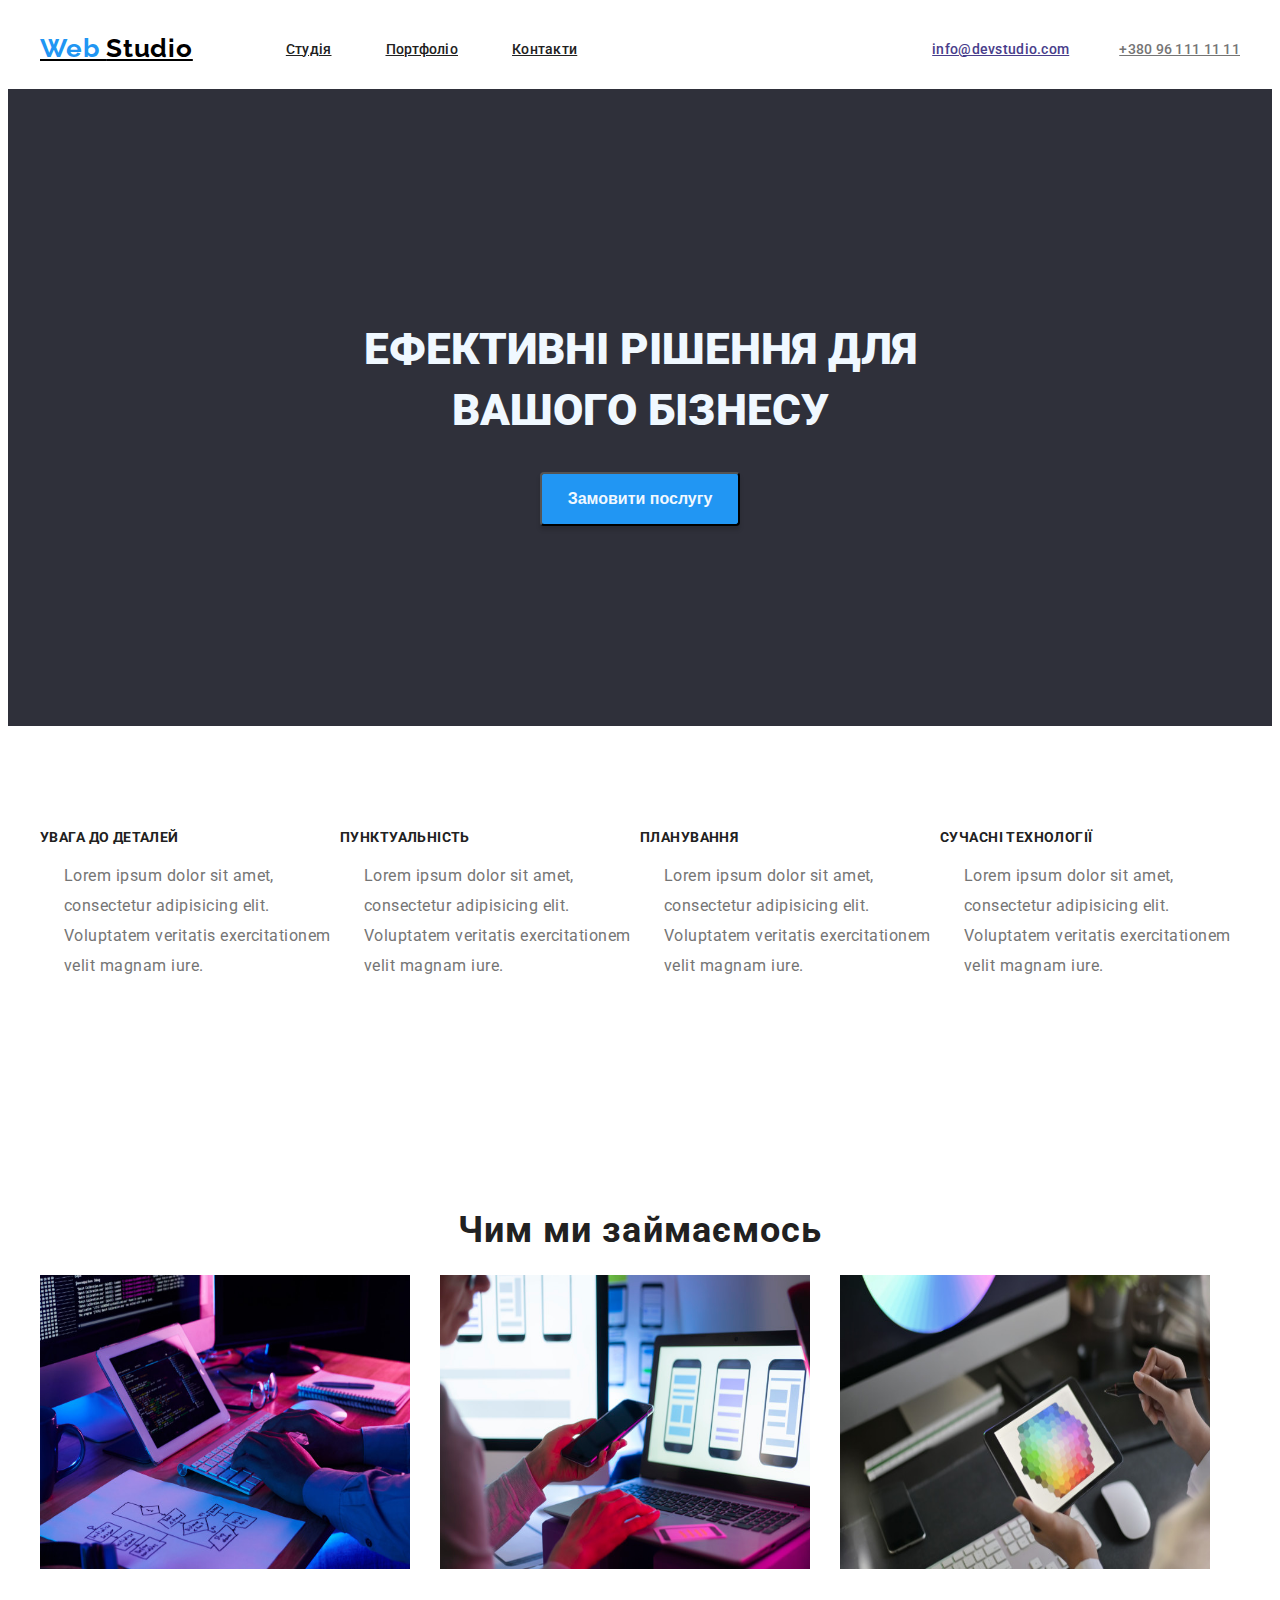
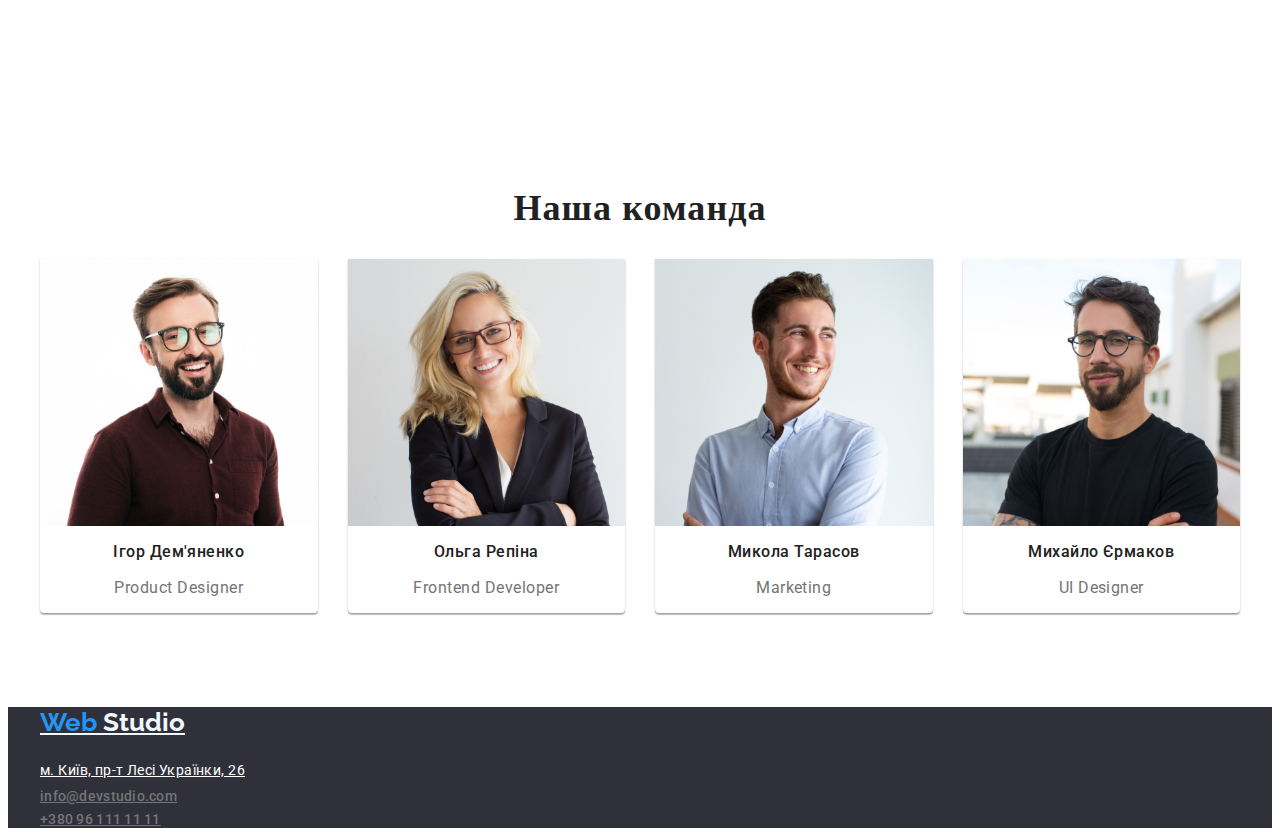
==== index.html @ b2ef81d8 "пв" ====
<!DOCTYPE html>
<html lang="en">
<head>
    <meta charset="UTF-8">
    <meta http-equiv="X-UA-Compatible" content="IE=edge">
    <meta name="viewport" content="width=device-width, initial-scale=1.0">
    <title>Web Studio</title>
    <link href="https://fonts.googleapis.com/css2?family=Roboto:wght@400;500;700;900&display=swap" rel="stylesheet">
    <link href="https://fonts.googleapis.com/css2?family=Raleway:wght@700&family=Roboto:wght@400;500;700;900&display=swap" rel="stylesheet">
    
<link rel="stylesheet" href="style.css">
</head> 
<body>
    <!--Шапка-->
<header class="section1">
    <div class="contairn header-nav">
        <a class="logo" href=""> <span class="logo-span" > Web </span> Studio</a>
    <nav>
    
    
   <ul class="nav-list">
        <li> <a  class="link-item" href="" >Студія</a></li>
        <li> <a class="link-item" href="./portfolio.html">Портфоліо</a></li>
        <li> <a class="link-item" href="">Контакти</a></li>
        
    </ul>
    
    </nav>
   
 <ul class="link-list">
     <li><a class="link-king" style=" color: darkslateblue;" href="mailto:info@devstudio.com">info@devstudio.com</a></li>
    <li><a class="link-king" href="tel:+380 96 111 11 11">+380 96 111 11 11</a></li>
</ul>
    <section>

    
<ul> 

</section>










</ul>
</div>
</header>
<main>

    <section class="hero-section">
        <div class="contairn">
        <h1 class="doom"> ЕФЕКТИВНІ РІШЕННЯ ДЛЯ <br> ВАШОГО БІЗНЕСУ</h1>
        <button class="knopka" type="button">Замовити послугу</button>
    </div>
    </section>
<section class="section">
    <div class="contairn">
        <ul class="tex12">
  <ul>
      <li >
          <h1 class="king"> УВАГА ДО ДЕТАЛЕЙ</h1>
      
  
      
          <p class="king-intem"> Lorem ipsum dolor sit amet, consectetur adipisicing elit. Voluptatem veritatis exercitationem velit magnam iure.</p>
      </li>
    </ul>  

    <ul>
        <li>
            <h1 class="king">ПУНКТУАЛЬНІСТЬ</h1>
        
    
        
            <p class="king-intem"> Lorem ipsum dolor sit amet, consectetur adipisicing elit. Voluptatem veritatis exercitationem velit magnam iure.</p>
        </li>
      </ul>  
  
      <ul>
        <li>
            <h1 class="king">ПЛАНУВАННЯ</h1>
        
    
       
            <p class="king-intem">Lorem ipsum dolor sit amet, consectetur adipisicing elit. Voluptatem veritatis exercitationem velit magnam iure.</p>
        </li>
      </ul>  

      <ul>
        <li>
            <h1 class="king">СУЧАСНІ ТЕХНОЛОГІЇ</h1>
        
    
        
            <p class="king-intem">Lorem ipsum dolor sit amet, consectetur adipisicing elit. Voluptatem veritatis exercitationem velit magnam iure.</p>
        </li>
      </ul>  
    </ul>
    </div>
    </section>
    <!--What are we doing?-->
    <section class="section">
        <div class="contairn">
    <h1 class="boot">Чим ми займаємось</h1>
    <ul class="roboto">
     <li><img  class="img" src="./img/Robota.jpg" alt=""></li> 
    <li><img class="img" src="./img/Robota+pk.jpg" alt="Sorry for an issue"></li>
    <li><img class="img" src="./img/Planchet.jpg" alt="Sorry for an issue"> </li> 
    </ul>
</div>
</section>
    
<section class="section">
    <div class="contairn">
    <h2 class="boot-input ">Наша команда</h2>
    <ul class="kartka">
        <div class="card">
        <li > <img src="./img/Demanenko.jpg " alt="Sorry("> </li>
        <p class="oops ">Ігор Дем'яненко</p>
        <p class="vera">Product Designer</p>
    </div>
    <div class="card">
        <li > <img src="./img/Repina.jpg" alt="Sorry(>"> </li>
        <p class="oops">Ольга Репіна</p>
        <p class="vera">Frontend Developer</p>
    </div>
    <div class="card">
        <li > <img src="./img/Tarasov.jpg" alt="Sorry"> </li>
        <p class="oops">Микола Тарасов</p>
        <p class="vera ">Marketing</p>
    </div>
    <div class="card">
        <li > <img src="./img/Ermakow.jpg" alt="Sorry"></li>
        <p class="oops">Михайло Єрмаков</p>
        <p class="vera">UI Designer</p>
    </div>
    </div>
    </ul>
</div>
</section>
<footer class="footer">
    <section class="hero-section1" >
        <div class="contairn">
<ul>
    <a class="vip" href=""><span class="vip-studio">Web </span>Studio</a>



</ul>





<ul class="ul">
    <li><a  class="ua" href="">м. Київ, пр-т Лесі Українки, 26</a></li>
    <li><a class="link-king" href="mailto:info@devstudio.com">info@devstudio.com</a></li>
    <li><a class="link-king" href="tel:+380 96 111 11 11">+380 96 111 11 11</a></li>
</footer >

</ul>
</div>
</section>
</figcaption>

</main >

</body>
</html>
---- style.css ----
/* /* primary-color: color #212121;
 text-color: color: #757575
 secondary-color: color: #FFFFF */
 /* Header */
 .logo{
    color: #000000;
}
.logo-span,
.nav-link:hover,,
.link-list:hover,
.link-list:focus,
.logo-span{ 
color: #2196F3;
}  
.link {
    color:#212121 ;
}
.nav-link:hover {
    color:#2196F3
}
.link-item{
    color: #212121;
} 
.nav-link-item:hover{
    color: #2196F3;
}
.link-king{
    color: #757575;
}
.link-king:hover{
    color:#2196F3 ;
}
.hero-section{
    background-color:#2F303A;
}
.doom{
    color: aliceblue;
}
.king{ color: #212121;

}
.king-intem {
    color: #757575;
}
.boot{
    color: #212121;
}
.boot-input{
color: #212121}
.{
    color: #000000;
}
.input-color{
    color: #2196F3;
}
.psps {
    color: crimson;
}
.proo:hover{
    color: #2196F3;
}
.proo{
    color: #212121;
}
.vip{
    color: aliceblue;
}
.vip-studio{
    color:#2196F3 ;
}
.web{
    background-color:#2F303A ;
}
.link-item:hover{
    color: #2196F3;
}
.logo{
    color: #000000;
}
.logo-span{color:  #2196F3;
}
.hero-section1{
    background-color: #2F303A;
}
  
  .logo .logo-span
font-family: 'Raleway';
font-weight: 700;
font-size: 26px;
line-height: 1.2;
letter-spacing: 0.03em
.proo{
    display: inline-block;
    border: solid black; 
    border-radius: 4px;
    width: 73px;
    height: 38px;
}
.logo,.logo-span{
    margin-bottom: 25px;
    margin-top: 25px;
    font-family: 'Raleway';
font-weight: 700;
font-size: 26px;
line-height: 1.2;
letter-spacing: 0.03em

} 
.doom{
    font-family: 'Roboto';
    margin-bottom: 30px;
font-style: normal;
font-weight: 900;
font-size: 44px;
line-height: 1.4;
text-align: center;
}
.link-item{
    font-family: 'Roboto';
font-style: normal;
font-weight: 500;
font-size: 14px;
line-height: 16px;
letter-spacing: 0.02em;}
.link-king{ font-family: 'Roboto';
    font-style: normal;
    font-weight: 500;
    font-size: 14px;
    line-height: 16px;
    letter-spacing: 0.02em;

}
.liter-link{
    display: flex;
}
.king{ 
    font-family: 'Roboto';
font-style: normal;
font-weight: 700;
font-size: 14px;
line-height: 16px;
letter-spacing: 0.03em;
}
.king-intem{
    font-family: 'Roboto';
font-style: normal;
font-weight: 400;
font-size: 14px;
line-height: 24px;
}
.boot{
    font-family: 'Roboto';
font-style: normal;
font-weight: 700;
font-size: 36px;
line-height: 42px;
text-align: center;
letter-spacing: 0.03em;
}
.boot-input{
    ont-family: 'Roboto';
font-style: normal;
font-weight: 700;
font-size: 36px;
line-height: 42px;
text-align: center;
letter-spacing: 0.03em;
}
.oops{
    color: #212121;
}
.qwerty{
    display: flex;
    justify-content: center;
    margin-bottom: 50px;

}
.oops{
    font-family: 'Roboto';
font-style: normal;
font-weight: 500;
font-size: 16px;
line-height: 19px;
}
.vera{
    color: #757575;
}
.vera{
    font-family: 'Roboto';
font-style: normal;
font-weight: 400;
font-size: 16px;
line-height: 19px;
}
.vip,.vip-studio{
    font-family: 'Raleway';
    font-style: normal;
    font-weight: 700;
    font-size: 26px;
    line-height: 31px; 

}
.texno{
    font-family: 'Roboto';
font-style: normal;
font-weight: 700;
font-size: 18px;
line-height: 36px;
/* identical to box height, or 200% */

letter-spacing: 0.06em;

color: #212121;

}
.texno-list{
    font-family: 'Roboto';
font-style: normal;
font-weight: 400;
font-size: 16px;
line-height: 30px;
/* identical to box height, or 188% */

letter-spacing: 0.03em;

color: #757575;


}
.proo{
    font-family: 'Roboto';
font-style: normal;
font-weight: 500;
font-size: 16px;
line-height: 26px;
/* identical to box height, or 162% */

text-align: center;
letter-spacing: 0.03em;

}
.proo1{
    color: #212121;
} 
.proo1{
    font-family: 'Roboto';
font-style: normal;
font-weight: 700;
font-size: 18px;
line-height: 36px;
/* identical to box height, or 200% */

letter-spacing: 0.06em;
}
.king-intem{
    ont-family: 'Roboto';
font-style: normal;
font-weight: 400;
font-size: 16px;
line-height: 30px;
/* identical to box height, or 188% */

letter-spacing: 0.03em;
}
.kolor12{
    color: rgba(255, 255, 255, 0.6);
}
.contairn{
    width: 1200px;
    margin-right: auto;
    margin-left: auto;
    margin-top: 0px;
    padding-left: 15px;
    padding-right: 15px;
}
img{
    width: 370px;
}
ul{
    padding: 0;
    margin: 0;

}
.section{
padding-top: 94px;
padding-bottom: 94px;
margin-top: 0;
}
.nav-list{
    display: flex;
    margin-left: 93px;

}
.liter-link{
    font-family: 'Roboto';
font-style: normal;
font-weight: 500;
font-size: 16px;
line-height: 26px;
/* identical to box height, or 162% */

text-align: center;
letter-spacing: 0.03em;
font-family: 'Roboto';
font-style: normal;
font-weight: 500;
font-size: 16px;
line-height: 26px;
/* identical to box height, or 162% */

text-align: center;
letter-spacing: 0.03em;
counter-reset: ;
color: #212121;
}
.link-item{
    /* border: 1px solid red; */
    margin-right: 54px;
}
 /* .link-item:last-child{
    margin-right: 0px;
}  */
.link-list{
    display: flex;
    align-items: center;
    justify-content: flex-start;
    margin-left: auto;
    
}
.link-list  .header-nav {
    margin-bottom: 0px;
}
.header-nav{
    display: flex;
}
.link-list li + li{
    margin-left: 50px;
}

.header-nav{
    display: flex;
    align-items: center;
    justify-content: flex-start;
}
.contairn1{
    background: #FFFFFF;
/* material shadow v1 */

box-shadow: 0px 1px 3px rgba(0, 0, 0, 0.12), 0px 1px 1px rgba(0, 0, 0, 0.14), 0px 2px 1px rgba(0, 0, 0, 0.2);
border-radius: 0px 0px 4px 4px;

}
.card{


    
    background: #FFFFFF;
    /* material shadow v1 */
    
    box-shadow: 0px 1px 3px rgba(0, 0, 0, 0.12), 0px 1px 1px rgba(0, 0, 0, 0.14), 0px 2px 1px rgba(0, 0, 0, 0.2);
    border-radius: 0px 0px 4px 4px;
}
.compack{
    display: flex;
    align-items: center;
}
/* .card1{
    box-szing: border-box;
    background: #FFFFFF;
    /* material shadow v1 */
    
    box-shadow: 0px 1px 3px rgba(0, 0, 0, 0.12), 0px 1px 1px rgba(0, 0, 0, 0.14), 0px 2px 1px rgba(0, 0, 0, 0.2);
    border-radius: 0px 0px 4px 4px;

    box-sizing: border-box;

 }

.contairn{

}
.a{
    text-decoration: none;
}

.tex12{
    display: flex;
}

.knopka{
    color: aliceblue;
    background: #2196F3;
    
}

.roboto{
    display: flex;
}
.roboto li + li{
    margin-left: 30px;
}
.roboto{

}
.kartka{
    display: flex;
}
.kartka div + div{ 
margin-left: 30px;
}
.img{
    width: 370px;
height: 294px;
left: 1015px;
top: 1061px;
}
img{
    display: block;
    max-width: 100%;
    height: auto;
}
.link-item{
    display: flex;
}
.oops  {
    
  
    font-weight: 500;
    font-size: 16px;
    line-height: 1.2;
    text-align: center;
    letter-spacing: 0.03em;
  }
  .vera{
    font-size: 16px;
    line-height: 1.2;
    text-align: center;
    letter-spacing: 0.03em;
  }
.knopka{
display: inline-block;
min-width: 200px;
padding: 10px 25px;
border-radius: 4px;
text-decoration: none;
box-shadow: 0px 4px 4px rgba(0, 0, 0, 0.15);
margin-top: 0px;
font-weight: 700;
font-size: 16px;
line-height: 30px
}
.op{
    display: flex;
}
.hero-section{
    background-color: #2F303A;
    text-align: center;
    padding-bottom: 200px;
    padding-top: 200px;
    background-image: linear-gradient( to right 
rgba(47, 48, 58, 0.4),
rgba(47, 48, 58, 0.4)
     ); url( " ./" ); 
}
.ovoch div + div{
    display: flex;
}
.footer li + li {
    margin-top: 5px;
}
.footer ul + ul {
margin-top: 20px;
    
}
.carde{
display: flex;
}
.ua{
    font-family: 'Roboto';
font-style: normal;
font-weight: 400;
font-size: 14px;
line-height: 24px;
/* or 171% */

letter-spacing: 0.03em;

color: #FFFFFF;
}
.op{
    display: flex;
}

.liter-link{
    display: inline-block;
    
 border-radius:  4px;
min-width: 73px;
height: 38px;
padding:  6px 22px;
background-color: #F5F4FA

}
.liter-link:hover{
    background-color: #2196F3;
    color: #FFFFFF;
}
.qwerty li:not(:last-child){
    margin-right: 8px;
}
.ilter-link{
    display: inline-block;
    border: 1px solid black;
    border-radius: 4px;
    width: 75px;
    height: 38px;
    padding: 6px 22px;
  }
.proo{
    list-style: none;
}
.ovoch{
    display: flex;
}
.ovoch{
    display: flex;
}
.conteirn23{
    box-sizing: border-box;


}
.ovoch{
    display: flex;
}
.card1{
    box-sizing: border-box;

    box-shadow: 0px 1px 3px rgba(0, 0, 0, 0.12), 0px 1px 1px rgba(0, 0, 0, 0.14), 0px 2px 1px rgba(0, 0, 0, 0.2);
    border-radius: 0px 0px 4px 4px;
    
}
.ovoch{
    display: flex;
    
    
}
.card1{
    display: flex;
    margin-right: 30px;
}
.ovoch li + li {
    margin-left: 30px;
margin-bottom: 30px;
margin-right: 30px;

}
.ovoch div + div{
    margin-top: 30px;
    margin-bottom: 30px;
}
 ul{ 
      list-style: none;}
    
.ul{ text-decoration: none;

}
.ul{

}
.title a:{text-decoration: none;}
.ovoch{
    margin: 215px;
}
.ovoch  .qwerty{
    margin-top: 10px;
    margin-bottom: 10px;
}
.ovoch{
    margin-bottom: 1px;
}
.ql{
    display: flex;
    flex-wrap: wrap;
    margin-left: 215px;
    margin-top: 30px;
    margin-right: 215px;
    margin-bottom: 95px;
}
.hero{

}
.q {
    flex-basis: calc((100% - 90px) / 3);
    margin-left: 30px;
    margin-top: 30px;

    
}
.q{ 
    background: #FFFFFF;
    /* material shadow v1 */
    
    box-shadow: 0px 1px 3px rgba(0, 0, 0, 0.12), 0px 1px 1px rgba(0, 0, 0, 0.14), 0px 2px 1px rgba(0, 0, 0, 0.2);
    border-radius: 0px 0px 4px 4px;
    
    
}
.proo1{
    margin-left: 24px;
}
.king-intem{
    margin-left: 24px;
}
чтт
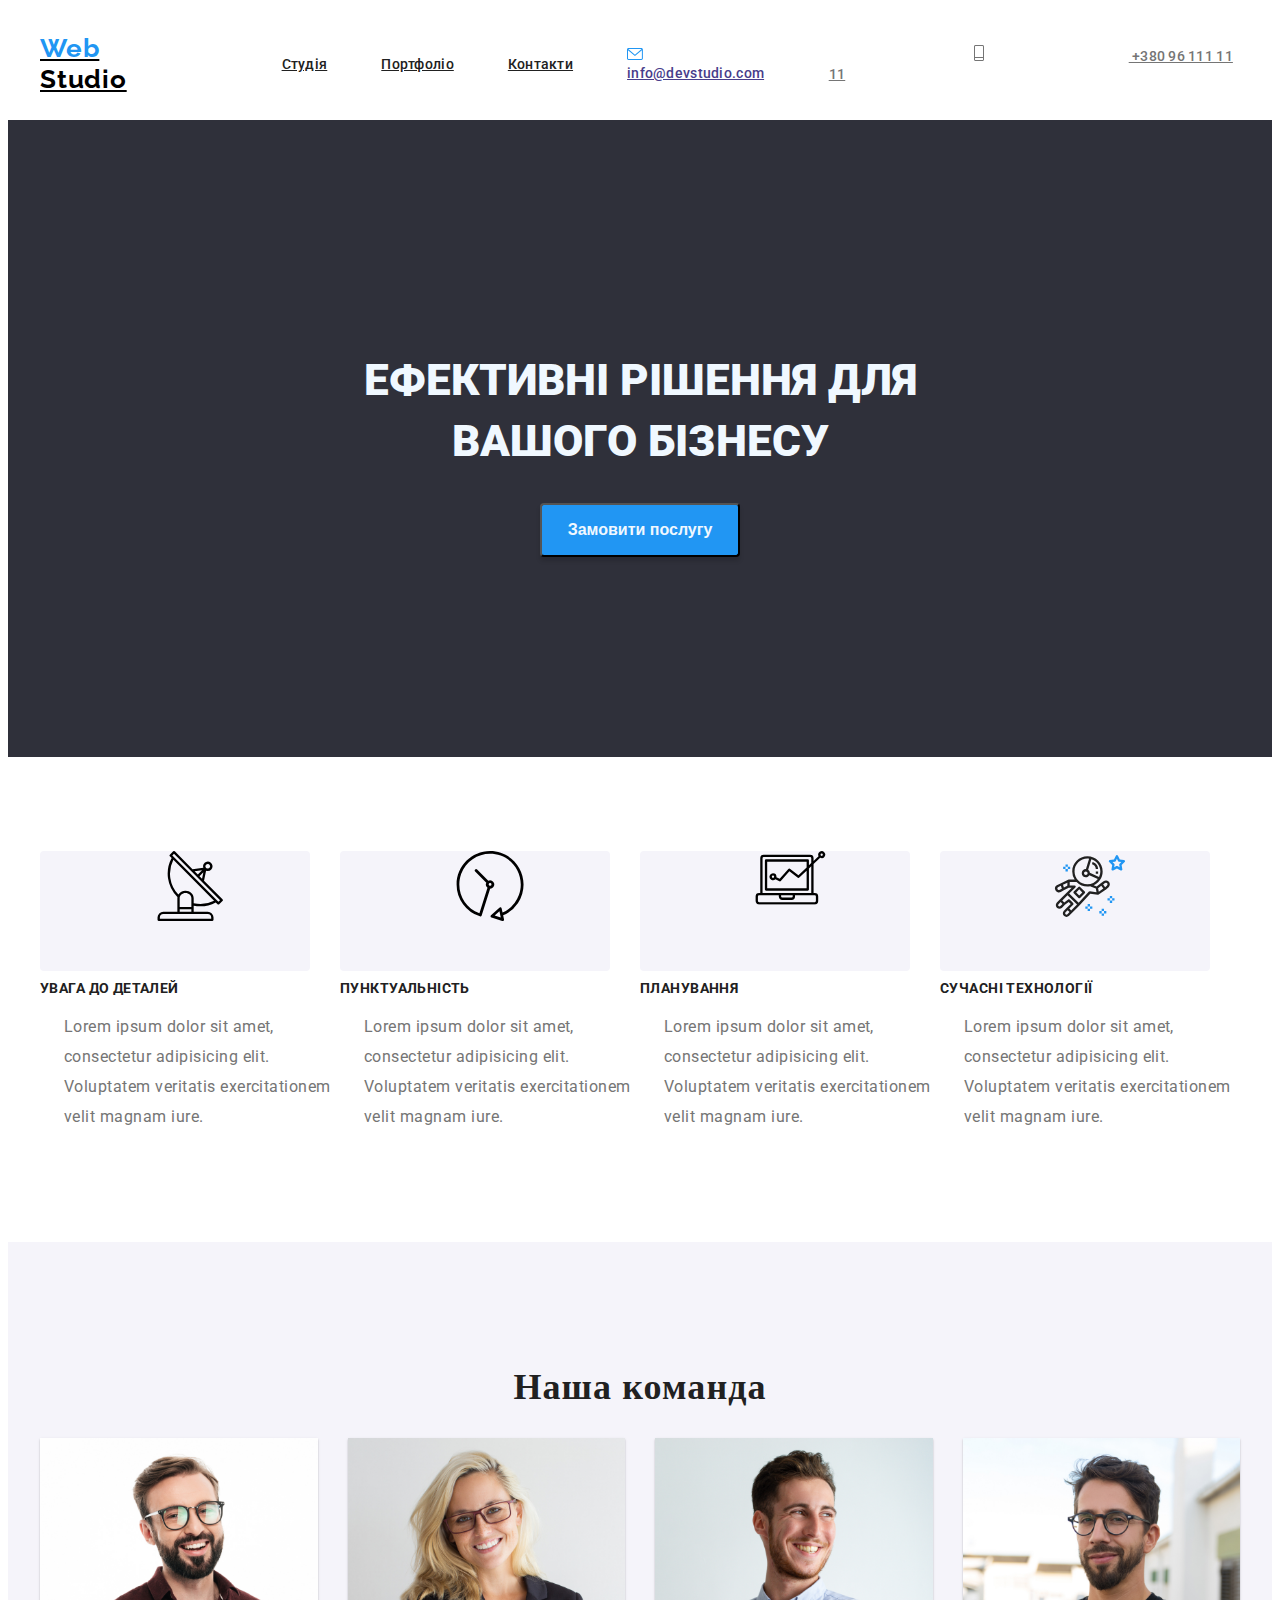
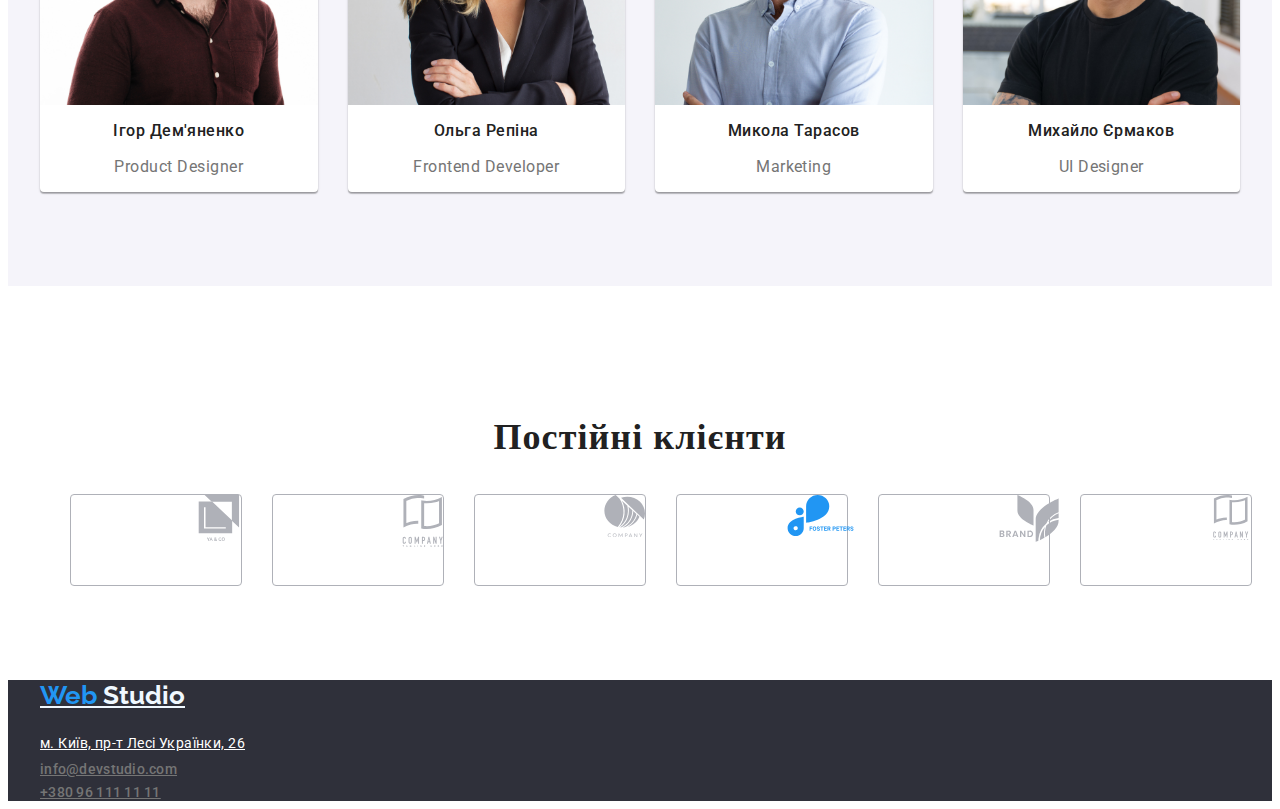
==== commit c0f2fc73: "icons" ====
--- a/index.html
+++ b/index.html
@@ -28,8 +28,21 @@
     </nav>
    
  <ul class="link-list">
-     <li><a class="link-king" style=" color: darkslateblue;" href="mailto:info@devstudio.com">info@devstudio.com</a></li>
-    <li><a class="link-king" href="tel:+380 96 111 11 11">+380 96 111 11 11</a></li>
+     <li><a class="link-king" style=" color: darkslateblue;" href="mailto:info@devstudio.com">
+        <svg width="16" height="12">
+            <use href="./img/icons/Icons.svg#icon-mesenger"></use>
+
+        </svg>
+        
+        info@devstudio.com</a></li>
+
+        <li><a class="link-king" href="tel:+380 96 111 11 11">
+           <svg widht="10" height="16">
+            <use href="./img/icons/Icons.svg#icon-Phone-book"></use>
+
+           </svg> 
+            
+              +380 96 111 11 11</a></li>
 </ul>
     <section>
 
@@ -61,8 +74,16 @@
 <section class="section">
     <div class="contairn">
         <ul class="tex12">
+            
   <ul>
+    <div class="p">
+    <svg widht="65.32" height="70">
+        <use href="./img/icons/Icons.svg#icon-Antena"></use>
+            </svg>
+        </div>
+   
       <li >
+        
           <h1 class="king"> УВАГА ДО ДЕТАЛЕЙ</h1>
       
   
@@ -72,6 +93,11 @@
     </ul>  
 
     <ul>
+        <div class="p">
+        <svg widht="66.96" height="70">
+            <use href="./img/icons/Icons.svg#icon-Chasi"></use>
+                </svg>
+            </div>
         <li>
             <h1 class="king">ПУНКТУАЛЬНІСТЬ</h1>
         
@@ -82,6 +108,11 @@
       </ul>  
   
       <ul>
+        <div class="p">
+        <svg widht="70" height="53.69">
+            <use href="./img/icons/Icons.svg#icon-Grafik"></use>
+                </svg>
+            </div>
         <li>
             <h1 class="king">ПЛАНУВАННЯ</h1>
         
@@ -92,6 +123,11 @@
       </ul>  
 
       <ul>
+        <div class="p">
+        <svg widht="70" height="70">
+            <use href="./img/icons/Icons.svg#icon-astronaut-1"></use>
+                </svg>
+            </div>
         <li>
             <h1 class="king">СУЧАСНІ ТЕХНОЛОГІЇ</h1>
         
@@ -104,44 +140,75 @@
     </div>
     </section>
     <!--What are we doing?-->
+    <section class="mn">
     <section class="section">
         <div class="contairn">
-    <h1 class="boot">Чим ми займаємось</h1>
-    <ul class="roboto">
-     <li><img  class="img" src="./img/Robota.jpg" alt=""></li> 
-    <li><img class="img" src="./img/Robota+pk.jpg" alt="Sorry for an issue"></li>
-    <li><img class="img" src="./img/Planchet.jpg" alt="Sorry for an issue"> </li> 
-    </ul>
-</div>
-</section>
-    
+        <h2 class="boot-input ">Наша команда</h2>
+        <ul class="kartka">
+            <div class="card">
+            <li > <img src="./img/Demanenko.jpg " alt="Sorry("> </li>
+            <p class="oops ">Ігор Дем'яненко</p>
+            <p class="vera">Product Designer</p>
+        </div>
+        <div class="card">
+            <li > <img src="./img/Repina.jpg" alt="Sorry(>"> </li>
+            <p class="oops">Ольга Репіна</p>
+            <p class="vera">Frontend Developer</p>
+        </div>
+        <div class="card">
+            <li > <img src="./img/Tarasov.jpg" alt="Sorry"> </li>
+            <p class="oops">Микола Тарасов</p>
+            <p class="vera ">Marketing</p>
+        </div>
+        <div class="card">
+            <li > <img src="./img/Ermakow.jpg" alt="Sorry"></li>
+            <p class="oops">Михайло Єрмаков</p>
+            <p class="vera">UI Designer</p>
+        </div>
+        </div>
+        </ul>
+    </div>
+    </section>
+</section>
 <section class="section">
     <div class="contairn">
-    <h2 class="boot-input ">Наша команда</h2>
-    <ul class="kartka">
-        <div class="card">
-        <li > <img src="./img/Demanenko.jpg " alt="Sorry("> </li>
-        <p class="oops ">Ігор Дем'яненко</p>
-        <p class="vera">Product Designer</p>
-    </div>
-    <div class="card">
-        <li > <img src="./img/Repina.jpg" alt="Sorry(>"> </li>
-        <p class="oops">Ольга Репіна</p>
-        <p class="vera">Frontend Developer</p>
-    </div>
-    <div class="card">
-        <li > <img src="./img/Tarasov.jpg" alt="Sorry"> </li>
-        <p class="oops">Микола Тарасов</p>
-        <p class="vera ">Marketing</p>
-    </div>
-    <div class="card">
-        <li > <img src="./img/Ermakow.jpg" alt="Sorry"></li>
-        <p class="oops">Михайло Єрмаков</p>
-        <p class="vera">UI Designer</p>
-    </div>
-    </div>
-    </ul>
-</div>
+        <h3 class="boot-input"> Постійні клієнти</h3>
+        <ul class="zxdw">
+            <div class="kvadrat">
+        <svg  widht="44.27" height="49.23">
+            <use href="./img/icons/Icons.svg#icon-YACO"></use>
+                </svg>
+            </div>
+            <div class="kvadrat">
+                <svg widht="40" height="52">
+            <use href="./img/icons/Icons.svg#icon-Tagline"></use>
+                </svg>
+            </div>
+            <div class="kvadrat">
+                <svg widht="41" height="42.6">
+                <use href="./img/icons/Icons.svg#icon-Company"></use>
+                    </svg>
+                </div>
+                <div class="kvadrat">
+                    <svg widht="79.66" height="42.02">
+                    <use href="./img/icons/Icons.svg#icon-FOSTER"></use>
+                        </svg>
+                    </div>
+                    <div class="kvadrat">
+                       <svg widht="59" height="47">
+                        <use href="./img/icons/Icons.svg#icon-Brand"></use>
+                            </svg>
+                    </div>
+                    <div class="kvadrat">
+                            <svg widht="88.48" height="45.44">
+            <use href="./img/icons/Icons.svg#icon-Tagline"></use>
+                </svg>
+                    </div>
+            </ul>
+                        
+
+    </div>
+
 </section>
 <footer class="footer">
     <section class="hero-section1" >
--- a/style.css
+++ b/style.css
@@ -610,6 +610,48 @@
     margin-left: 24px;
 }
 .king-intem{
-    margin-left: 24px;
-}
+    margin-left: 24px}
+    .icons2{
+        
+    }
+.mn{
+    background-color: #F5F4FA;;
+    margin-right: 
+}
+.contairn6{
+    
+    
+    margin-left: 50px;
+    margin-right: 50px;
+}
+.zxdw{
+    display: flex;
+}
+.kvadrat{
+
+    
+    width: 170px;
+    height: 90px;
+    left: 215px;
+    top: 2493px;
+    
+    border: 1px solid #AFB1B8;
+    border-radius: 4px;
+    margin-left: 30px;
+    co
+    
+}
+.p{
+    width: 270px;
+height: 120px;
+left: 515px;
+top: 774px;
+
+background: #F5F4FA;
+border-radius: 4px;
+}
+
+
+
+
 чтт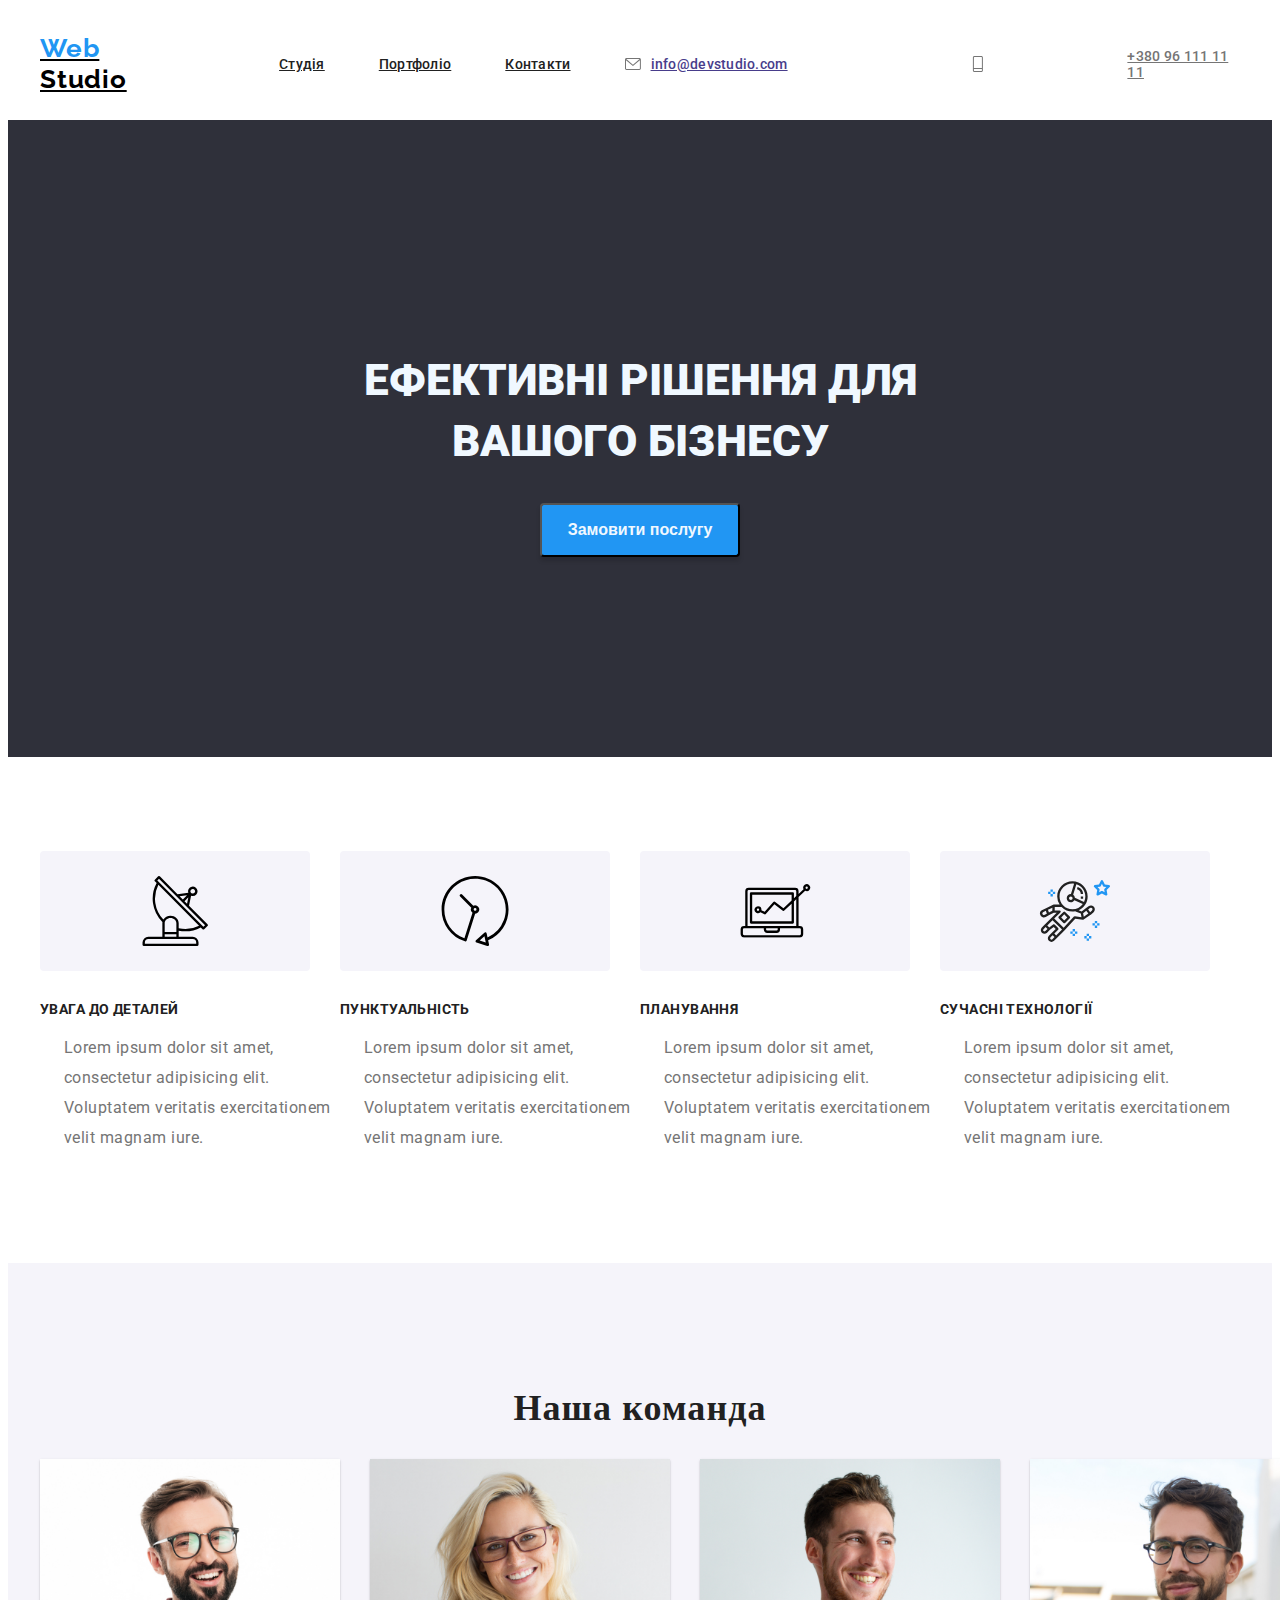
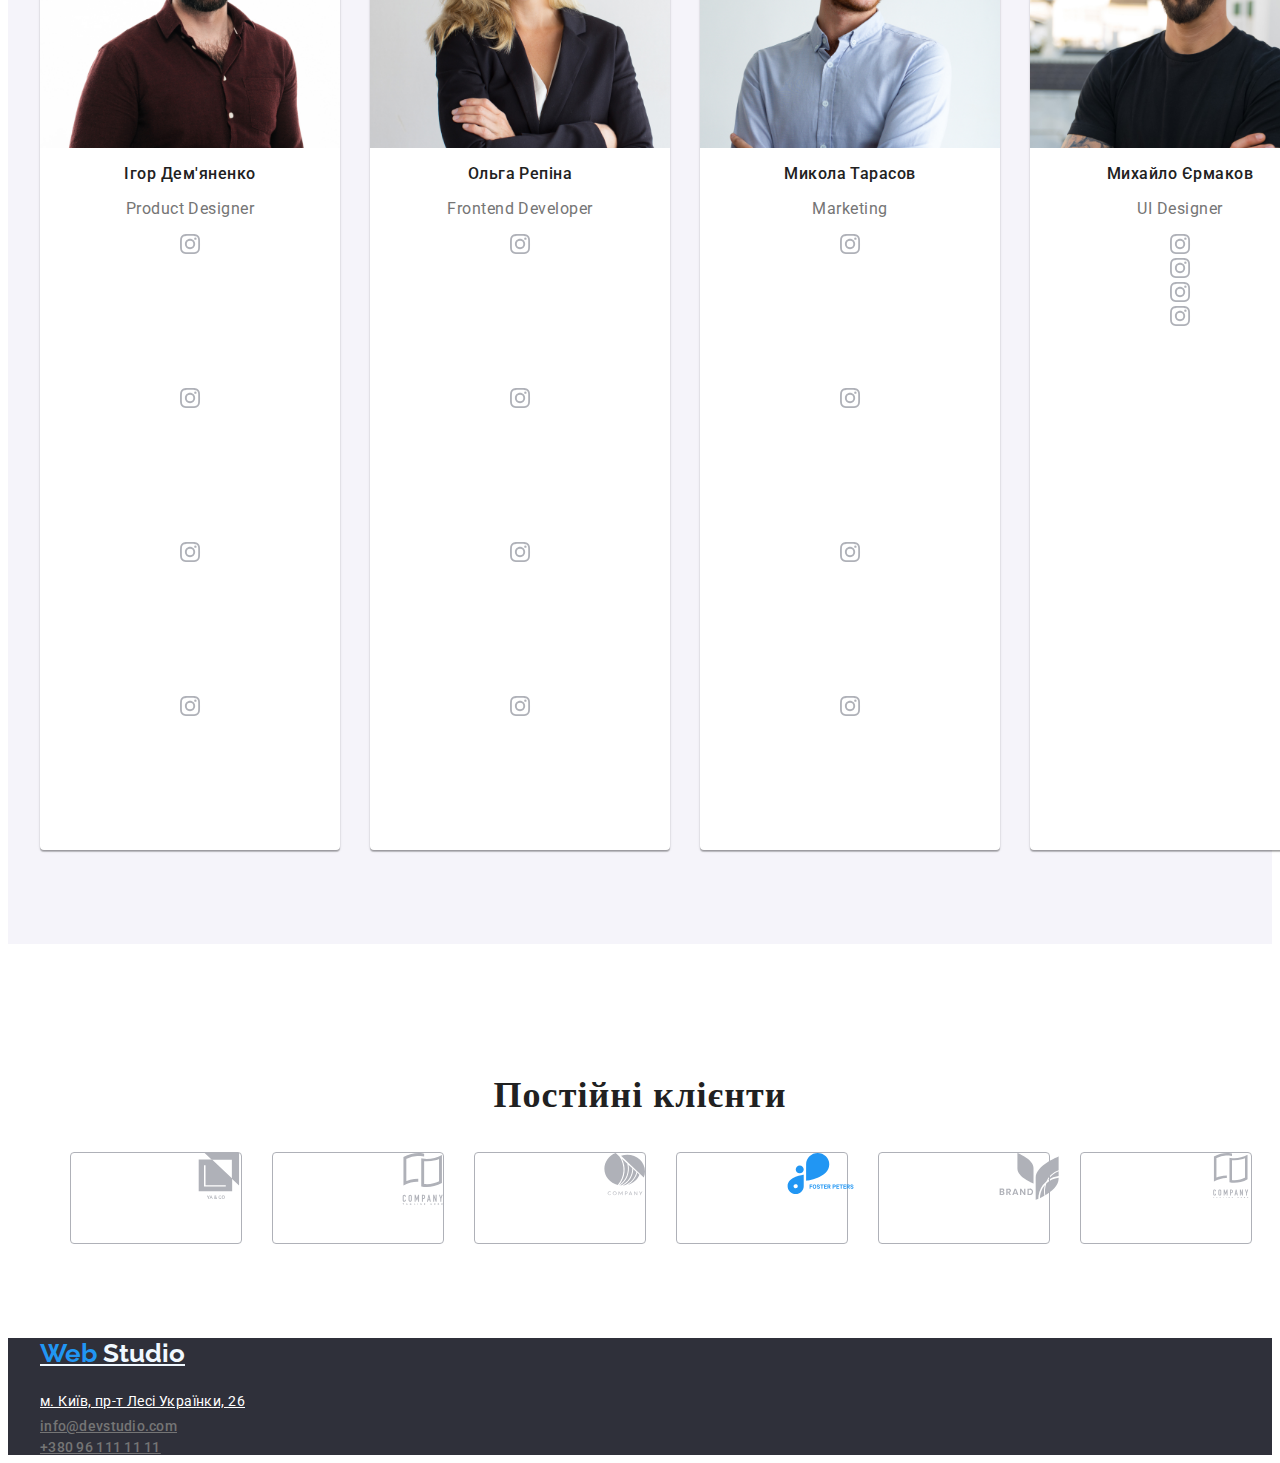
==== commit 8f60c5be: "icon" ====
--- a/index.html
+++ b/index.html
@@ -29,7 +29,7 @@
    
  <ul class="link-list">
      <li><a class="link-king" style=" color: darkslateblue;" href="mailto:info@devstudio.com">
-        <svg width="16" height="12">
+        <svg  class="contact"  width="16" height="12">
             <use href="./img/icons/Icons.svg#icon-mesenger"></use>
 
         </svg>
@@ -37,10 +37,11 @@
         info@devstudio.com</a></li>
 
         <li><a class="link-king" href="tel:+380 96 111 11 11">
-           <svg widht="10" height="16">
-            <use href="./img/icons/Icons.svg#icon-Phone-book"></use>
-
-           </svg> 
+            <svg class="contact" widht="10" height="16">
+                <use href="./img/icons/Icons.svg#icon-Phone-book"></use>
+    
+               </svg> 
+           
             
               +380 96 111 11 11</a></li>
 </ul>
@@ -149,21 +150,56 @@
             <li > <img src="./img/Demanenko.jpg " alt="Sorry("> </li>
             <p class="oops ">Ігор Дем'яненко</p>
             <p class="vera">Product Designer</p>
+<ul>
+    <li>
+        
+        <a href=""><svg ><use widh="20" height="20" href="./img/icons/Icons.svg#icon-instagram-2" ></use></svg></a>
+        <a href=""><svg ><use widh="20" height="20"href="./img/icons/Icons.svg#icon-instagram-2" ></use></svg></a>
+        <a href=""><svg ><use widh="20" height="20" href="./img/icons/Icons.svg#icon-instagram-2" ></use></svg></a>
+        <a href=""><svg ><use widh="20" height="20"href="./img/icons/Icons.svg#icon-instagram-2" ></use></svg></a>
+    </li>
+</ul>
         </div>
         <div class="card">
             <li > <img src="./img/Repina.jpg" alt="Sorry(>"> </li>
             <p class="oops">Ольга Репіна</p>
             <p class="vera">Frontend Developer</p>
+<ul>
+    <li>
+        
+        <a href=""><svg ><use widh="20" height="20" href="./img/icons/Icons.svg#icon-instagram-2" ></use></svg></a>
+        <a href=""><svg ><use widh="20" height="20" href="./img/icons/Icons.svg#icon-instagram-2" ></use></svg></a>
+        <a href=""><svg ><use widh="20" height="20" href="./img/icons/Icons.svg#icon-instagram-2" ></use></svg></a>
+        <a href=""><svg ><use widh="20" height="20" href="./img/icons/Icons.svg#icon-instagram-2" ></use></svg></a>
+    </li>
+</ul>
         </div>
         <div class="card">
             <li > <img src="./img/Tarasov.jpg" alt="Sorry"> </li>
             <p class="oops">Микола Тарасов</p>
             <p class="vera ">Marketing</p>
+<ul>
+    <li>
+        <a href=""><svg ><use widh="20" height="20" href="./img/icons/Icons.svg#icon-instagram-2" ></use></svg></a>
+        <a href=""><svg ><use widh="20" height="20" href="./img/icons/Icons.svg#icon-instagram-2" ></use></svg></a>
+        <a href=""><svg ><use widh="20" height="20" href="./img/icons/Icons.svg#icon-instagram-2" ></use></svg></a>
+        <a href=""><svg ><use widh="20" height="20" href="./img/icons/Icons.svg#icon-instagram-2" ></use></svg></a>
+    </li>
+</ul>
         </div>
         <div class="card">
             <li > <img src="./img/Ermakow.jpg" alt="Sorry"></li>
             <p class="oops">Михайло Єрмаков</p>
             <p class="vera">UI Designer</p>
+            <ul>
+                <li>
+                   
+                    <a href=""><svg widh="20" height="20" ><use href="./img/icons/Icons.svg#icon-instagram-2" ></use></svg></a>
+                    <a href=""><svg widh="20" height="20" ><use href="./img/icons/Icons.svg#icon-instagram-2" ></use></svg></a>
+                    <a href=""><svg widh="20" height="20" ><use href="./img/icons/Icons.svg#icon-instagram-2" ></use></svg></a>
+                    <a href=""><svg widh="20" height="20"><use href="./img/icons/Icons.svg#icon-instagram-2" ></use></svg></a>
+                </li>
+            </ul>
         </div>
         </div>
         </ul>
--- a/style.css
+++ b/style.css
@@ -460,7 +460,7 @@
     background-image: linear-gradient( to right 
 rgba(47, 48, 58, 0.4),
 rgba(47, 48, 58, 0.4)
-     ); url( " ./" ); 
+     ); url( "./" ); 
 }
 .ovoch div + div{
     display: flex;
@@ -649,6 +649,26 @@
 
 background: #F5F4FA;
 border-radius: 4px;
+
+}
+.p{
+    display: flex;
+    justify-content: center;
+    align-items: center;
+    margin-bottom: 30px;
+}
+.contact{
+    margin-right: 10px;
+    fill: #757575;;
+    
+
+}
+.link-king{
+    display: flex;
+    align-items: center;
+}
+.contact:hover{
+    color: #2196F3;
 }
 
 
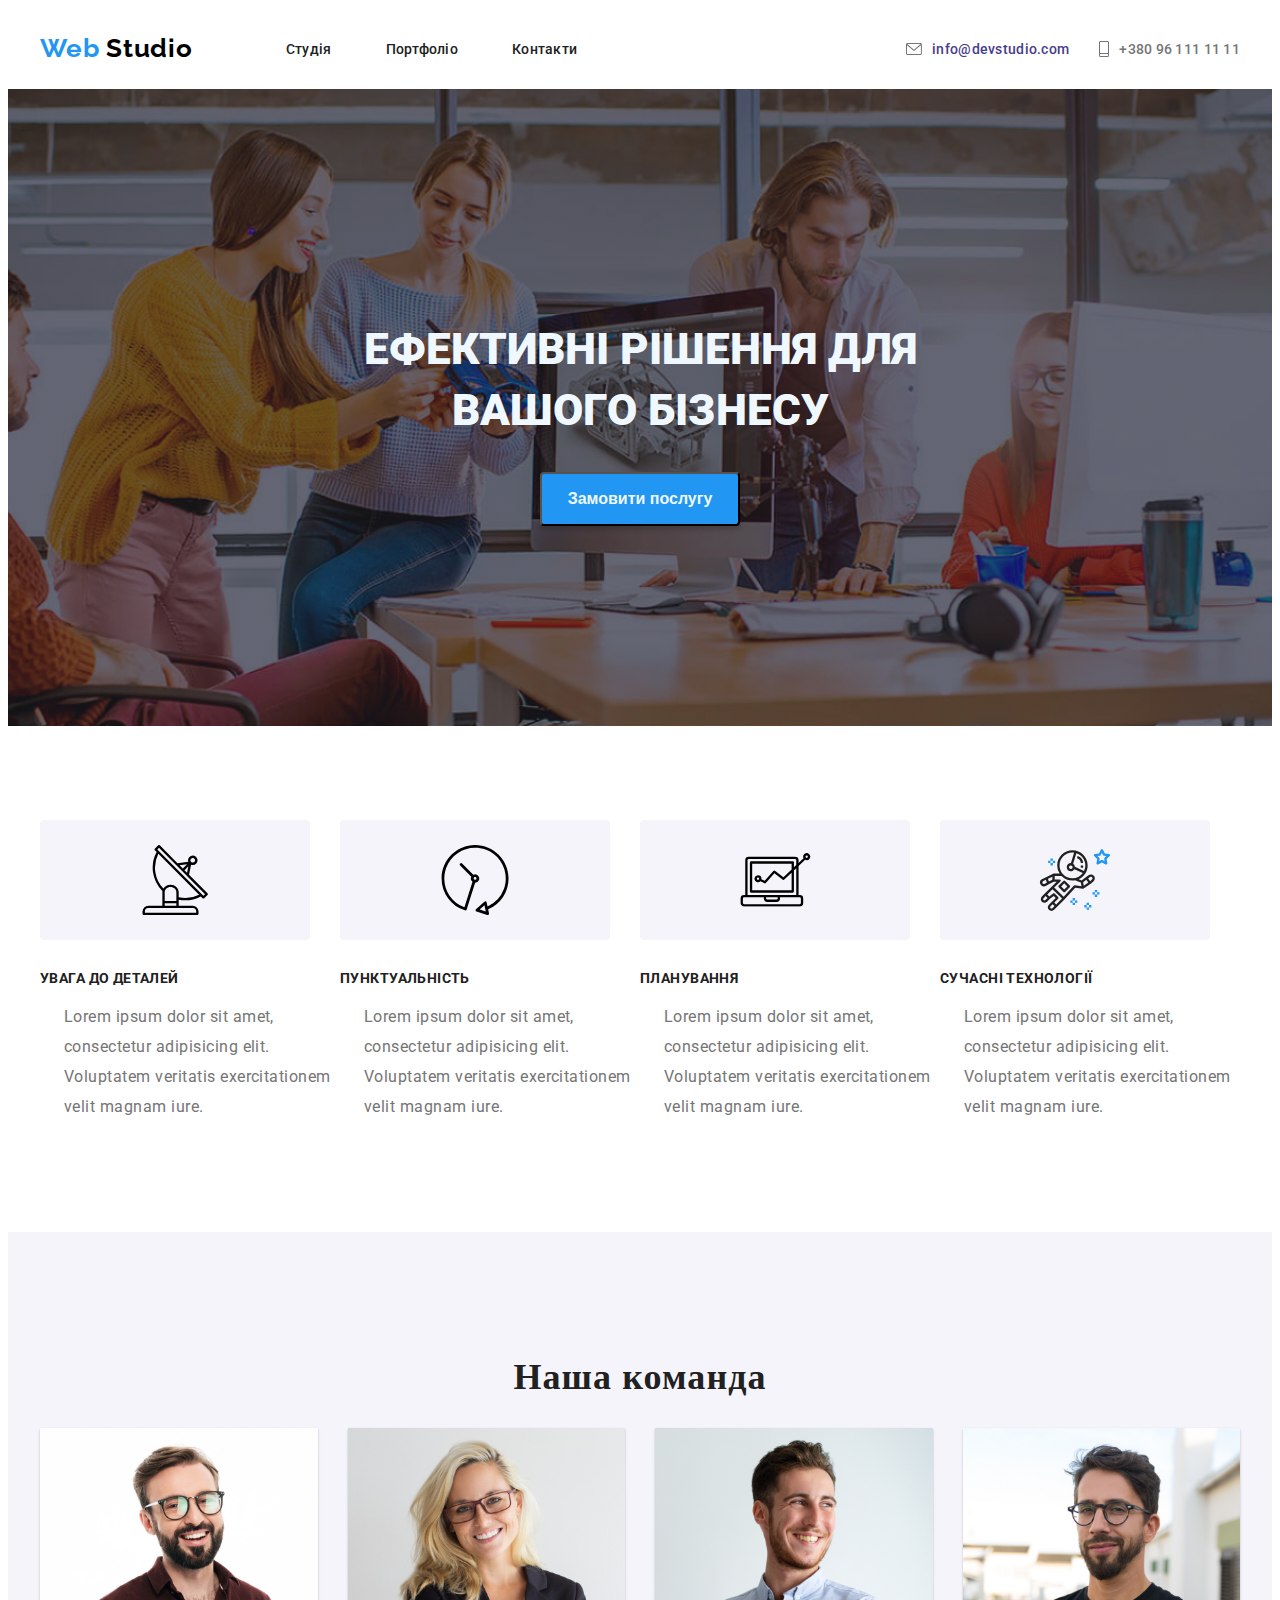
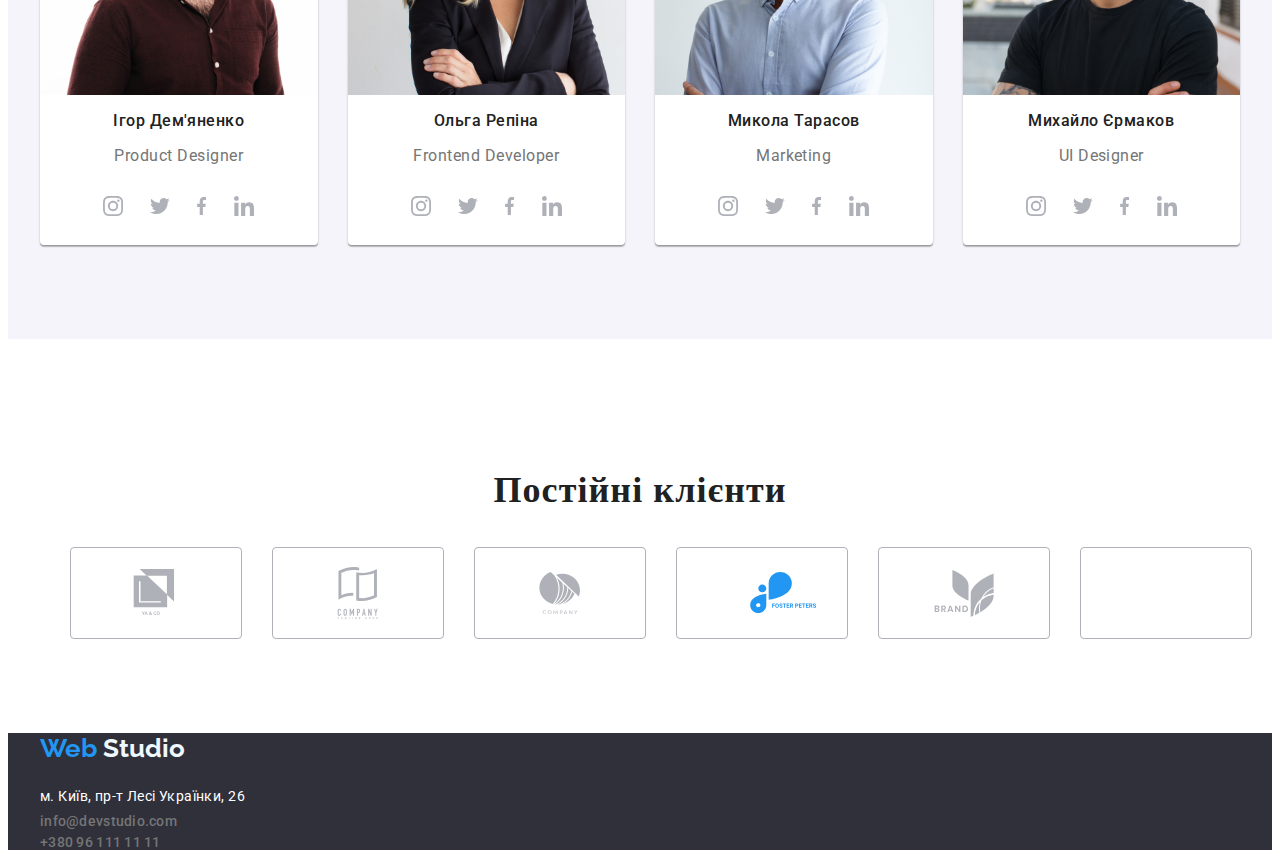
==== commit 418dc7ad: "icon" ====
--- a/index.html
+++ b/index.html
@@ -37,7 +37,7 @@
         info@devstudio.com</a></li>
 
         <li><a class="link-king" href="tel:+380 96 111 11 11">
-            <svg class="contact" widht="10" height="16">
+            <svg class="contact" width="10" height="16">
                 <use href="./img/icons/Icons.svg#icon-Phone-book"></use>
     
                </svg> 
@@ -150,56 +150,48 @@
             <li > <img src="./img/Demanenko.jpg " alt="Sorry("> </li>
             <p class="oops ">Ігор Дем'яненко</p>
             <p class="vera">Product Designer</p>
-<ul>
-    <li>
-        
-        <a href=""><svg ><use widh="20" height="20" href="./img/icons/Icons.svg#icon-instagram-2" ></use></svg></a>
-        <a href=""><svg ><use widh="20" height="20"href="./img/icons/Icons.svg#icon-instagram-2" ></use></svg></a>
-        <a href=""><svg ><use widh="20" height="20" href="./img/icons/Icons.svg#icon-instagram-2" ></use></svg></a>
-        <a href=""><svg ><use widh="20" height="20"href="./img/icons/Icons.svg#icon-instagram-2" ></use></svg></a>
-    </li>
-</ul>
+            <ul class="opq">
+                <li><a href=""></a> <svg width="20" heidth="20"> <use href="./img/icons/Icons.svg#icon-instagram-2"></use> </svg> </li>
+                <li><a href=""></a> <svg width="20" heidth="16.25"> <use href="./img/icons/Icons.svg#icon-Twiter" > </use> </svg> </li>
+                <li><a href=""></a> <svg width="10" heidth="20"> <use href="./img/icons/Icons.svg#icon-Facebook"></use> </svg> </li>
+                <li><a href=""></a> <svg width="20" heidth="20"> <use href="./img/icons/Icons.svg#icon-linkedin-1"></use> </svg> </li>
+            </ul>
         </div>
         <div class="card">
             <li > <img src="./img/Repina.jpg" alt="Sorry(>"> </li>
             <p class="oops">Ольга Репіна</p>
             <p class="vera">Frontend Developer</p>
-<ul>
-    <li>
-        
-        <a href=""><svg ><use widh="20" height="20" href="./img/icons/Icons.svg#icon-instagram-2" ></use></svg></a>
-        <a href=""><svg ><use widh="20" height="20" href="./img/icons/Icons.svg#icon-instagram-2" ></use></svg></a>
-        <a href=""><svg ><use widh="20" height="20" href="./img/icons/Icons.svg#icon-instagram-2" ></use></svg></a>
-        <a href=""><svg ><use widh="20" height="20" href="./img/icons/Icons.svg#icon-instagram-2" ></use></svg></a>
-    </li>
-</ul>
+            <ul class="opq">
+                <li><a href=""></a> <svg width="20" heidth="20"> <use href="./img/icons/Icons.svg#icon-instagram-2"></use> </svg> </li>
+                <li><a href=""></a> <svg width="20" heidth="16.25"> <use href="./img/icons/Icons.svg#icon-Twiter" > </use> </svg> </li>
+                <li><a href=""></a> <svg width="10" heidth="20"> <use href="./img/icons/Icons.svg#icon-Facebook"></use> </svg> </li>
+                <li><a href=""></a> <svg width="20" heidth="20"> <use href="./img/icons/Icons.svg#icon-linkedin-1"></use> </svg> </li>
+            </ul>
+
         </div>
         <div class="card">
             <li > <img src="./img/Tarasov.jpg" alt="Sorry"> </li>
             <p class="oops">Микола Тарасов</p>
             <p class="vera ">Marketing</p>
-<ul>
-    <li>
-        <a href=""><svg ><use widh="20" height="20" href="./img/icons/Icons.svg#icon-instagram-2" ></use></svg></a>
-        <a href=""><svg ><use widh="20" height="20" href="./img/icons/Icons.svg#icon-instagram-2" ></use></svg></a>
-        <a href=""><svg ><use widh="20" height="20" href="./img/icons/Icons.svg#icon-instagram-2" ></use></svg></a>
-        <a href=""><svg ><use widh="20" height="20" href="./img/icons/Icons.svg#icon-instagram-2" ></use></svg></a>
-    </li>
-</ul>
+            <ul class="opq">
+                <li><a href=""></a> <svg width="20" heidth="20"> <use href="./img/icons/Icons.svg#icon-instagram-2"></use> </svg> </li>
+                <li><a href=""></a> <svg width="20" heidth="16.25"> <use href="./img/icons/Icons.svg#icon-Twiter" > </use> </svg> </li>
+                <li><a href=""></a> <svg width="10" heidth="20"> <use href="./img/icons/Icons.svg#icon-Facebook"></use> </svg> </li>
+                <li><a href=""></a> <svg width="20" heidth="20"> <use href="./img/icons/Icons.svg#icon-linkedin-1"></use> </svg> </li>
+            </ul>
+
         </div>
         <div class="card">
             <li > <img src="./img/Ermakow.jpg" alt="Sorry"></li>
             <p class="oops">Михайло Єрмаков</p>
             <p class="vera">UI Designer</p>
-            <ul>
-                <li>
-                   
-                    <a href=""><svg widh="20" height="20" ><use href="./img/icons/Icons.svg#icon-instagram-2" ></use></svg></a>
-                    <a href=""><svg widh="20" height="20" ><use href="./img/icons/Icons.svg#icon-instagram-2" ></use></svg></a>
-                    <a href=""><svg widh="20" height="20" ><use href="./img/icons/Icons.svg#icon-instagram-2" ></use></svg></a>
-                    <a href=""><svg widh="20" height="20"><use href="./img/icons/Icons.svg#icon-instagram-2" ></use></svg></a>
-                </li>
-            </ul>
+            <ul class="opq">
+                <li><a href=""></a> <svg width="20" heidth="20"> <use href="./img/icons/Icons.svg#icon-instagram-2"></use> </svg> </li>
+                <li><a href=""></a> <svg width="20" heidth="16.25"> <use href="./img/icons/Icons.svg#icon-Twiter" > </use> </svg> </li>
+                <li><a href=""></a> <svg width="10" heidth="20"> <use href="./img/icons/Icons.svg#icon-Facebook"></use> </svg> </li>
+                <li><a href=""></a> <svg width="20" heidth="20"> <use href="./img/icons/Icons.svg#icon-linkedin-1"></use> </svg> </li>
+            </ul>
+
         </div>
         </div>
         </ul>
@@ -237,7 +229,8 @@
                     </div>
                     <div class="kvadrat">
                             <svg widht="88.48" height="45.44">
-            <use href="./img/icons/Icons.svg#icon-Tagline"></use>
+            <use href="./img/icons/logo 6 (1).svg">
+                </use>
                 </svg>
                     </div>
             </ul>
@@ -251,12 +244,11 @@
         <div class="contairn">
 <ul>
     <a class="vip" href=""><span class="vip-studio">Web </span>Studio</a>
-
-
-
-</ul>
-
-
+  
+
+
+
+</ul> 
 
 
 
--- a/style.css
+++ b/style.css
@@ -453,14 +453,22 @@
     display: flex;
 }
 .hero-section{
-    background-color: #2F303A;
+    
+    background-color: #2f303a;
     text-align: center;
     padding-bottom: 200px;
     padding-top: 200px;
-    background-image: linear-gradient( to right 
-rgba(47, 48, 58, 0.4),
-rgba(47, 48, 58, 0.4)
-     ); url( "./" ); 
+
+    
+    background-image: linear-gradient(
+      to right,
+      rgba(47, 48, 58, 0.4),
+      rgba(47, 48, 58, 0.4)
+    ),
+     url("./img/goooo.jpg");
+     background-position: center;
+     background-size: cover;
+     background-repeat: no-repeat;
 }
 .ovoch div + div{
     display: flex;
@@ -659,7 +667,8 @@
 }
 .contact{
     margin-right: 10px;
-    fill: #757575;;
+    fill: #757575;
+    margin-left: -20px;
     
 
 }
@@ -670,8 +679,33 @@
 .contact:hover{
     color: #2196F3;
 }
-
-
+.kvadrat{
+    display: flex;
+    justify-content: center;
+    align-items: center;
+    
+}
+.ist{ 
+display: flex;
+}
+a{
+    text-decoration: none;
+}
+.opq{
+    display: flex;
+   justify-content: center;
+   align-items: center;
+   margin-top: -50px;
+   margin-bottom: -40px;
+}
+.opq li + li{
+    margin-left: 27.16px;
+    
+}
+.contact:hover{
+    color: #2196F3;
+
+}
 
 
 чтт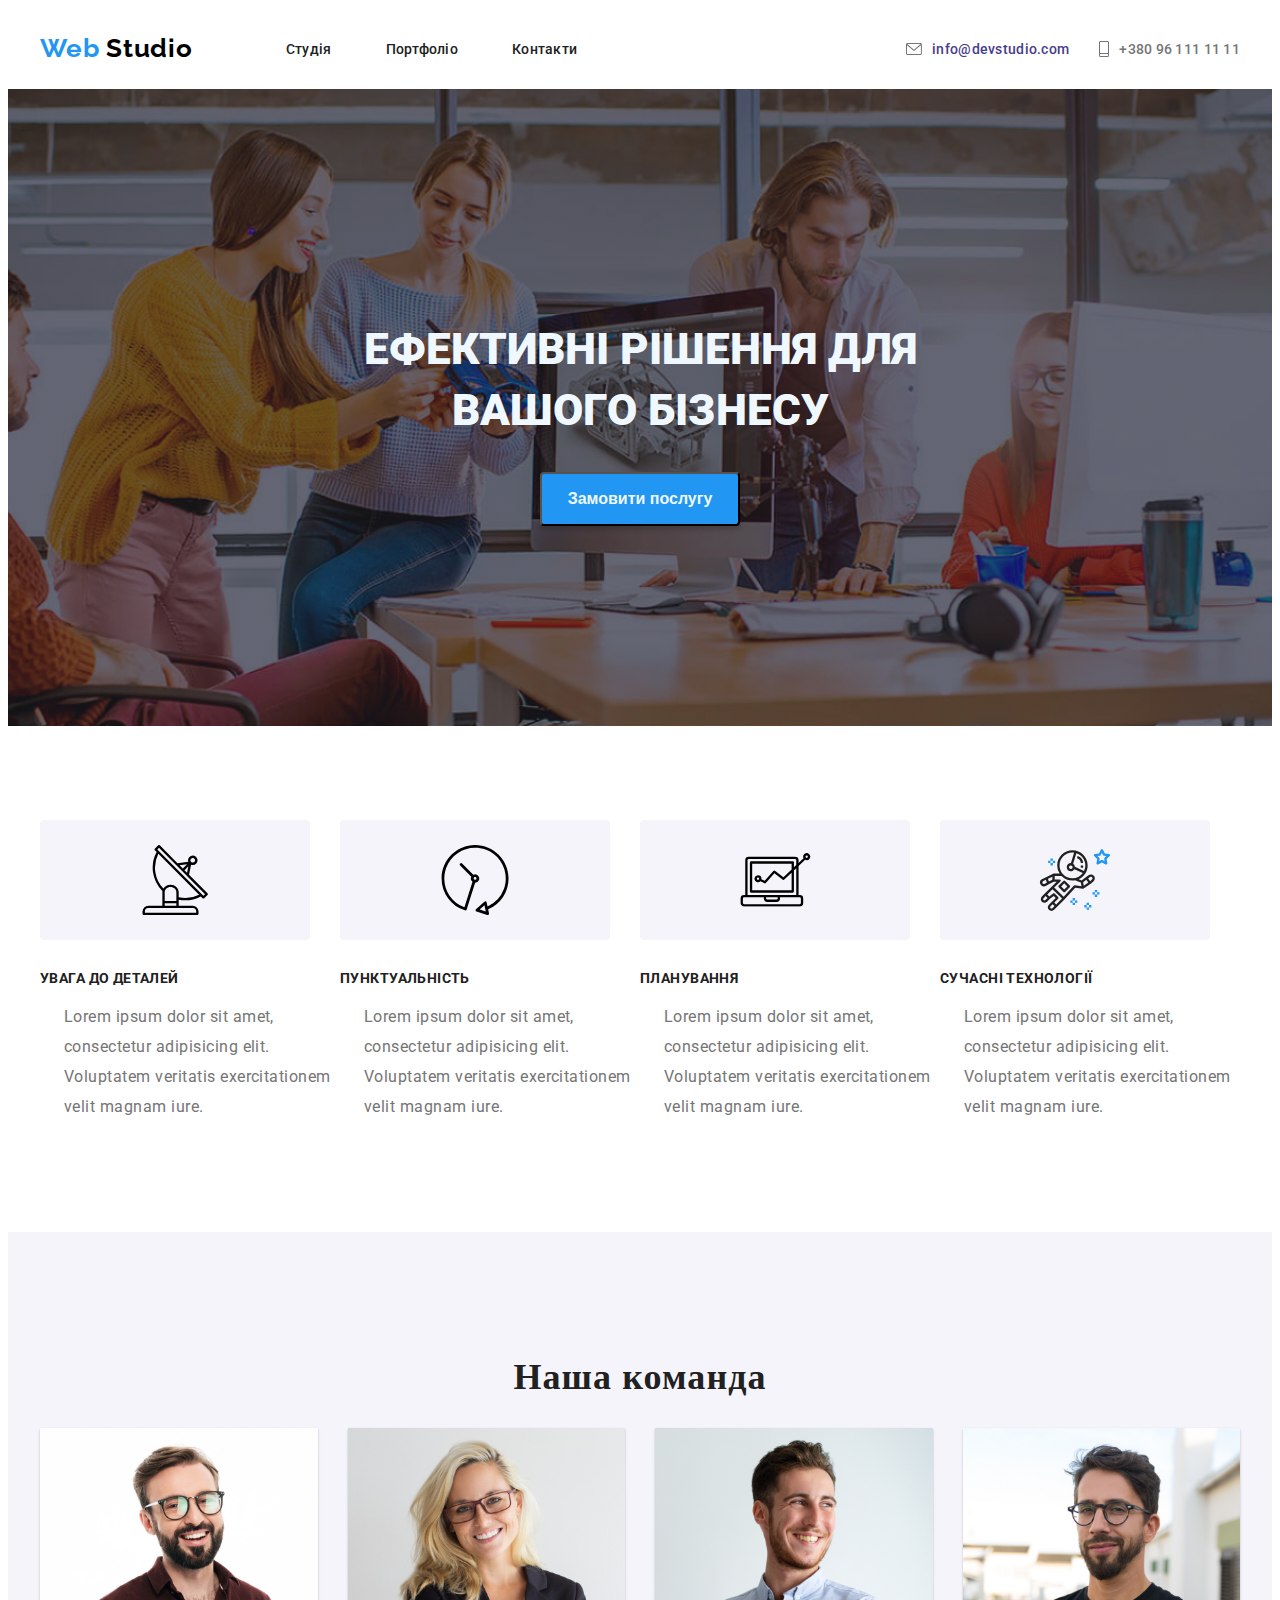
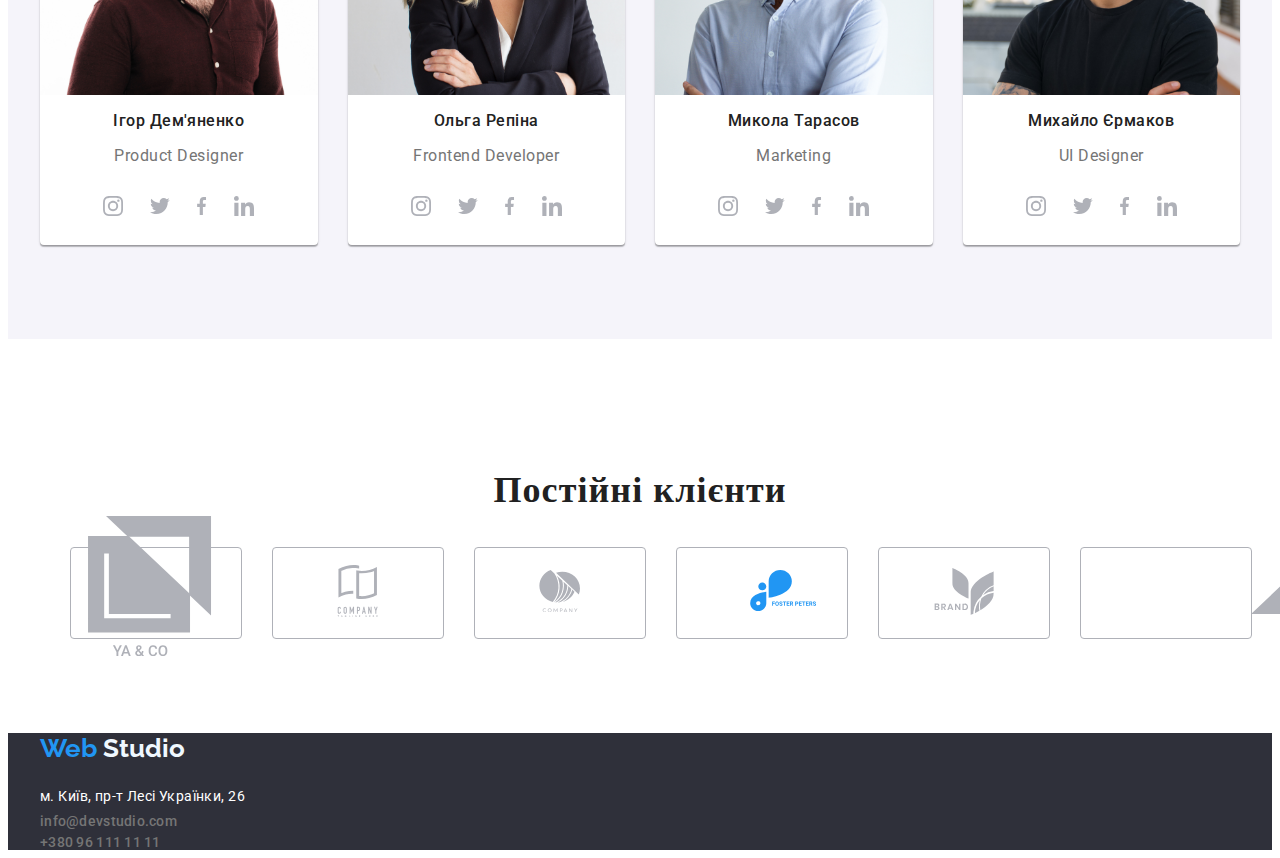
==== commit 1952378e: "смп" ====
--- a/index.html
+++ b/index.html
@@ -174,6 +174,7 @@
             <p class="oops">Микола Тарасов</p>
             <p class="vera ">Marketing</p>
             <ul class="opq">
+                
                 <li><a href=""></a> <svg width="20" heidth="20"> <use href="./img/icons/Icons.svg#icon-instagram-2"></use> </svg> </li>
                 <li><a href=""></a> <svg width="20" heidth="16.25"> <use href="./img/icons/Icons.svg#icon-Twiter" > </use> </svg> </li>
                 <li><a href=""></a> <svg width="10" heidth="20"> <use href="./img/icons/Icons.svg#icon-Facebook"></use> </svg> </li>
@@ -203,35 +204,37 @@
         <h3 class="boot-input"> Постійні клієнти</h3>
         <ul class="zxdw">
             <div class="kvadrat">
-        <svg  widht="44.27" height="49.23">
+               <li  class="cus-inte">
+
+        <svg class="cust-icon" ><a href=""></a> widht="44.27" height="49.23">
             <use href="./img/icons/Icons.svg#icon-YACO"></use>
-                </svg>
+                </svg></li>
             </div>
             <div class="kvadrat">
-                <svg widht="40" height="52">
+               <li class="cus-inte"><a></a> <svg class="cust-icon" widht="40" height="52">
             <use href="./img/icons/Icons.svg#icon-Tagline"></use>
-                </svg>
+                </svg></li>
             </div>
             <div class="kvadrat">
-                <svg widht="41" height="42.6">
+               <li class="cus-inte"> <a></a><svg class="cust-icon"widht="41" height="42.6">
                 <use href="./img/icons/Icons.svg#icon-Company"></use>
-                    </svg>
+                    </svg></li>
                 </div>
                 <div class="kvadrat">
-                    <svg widht="79.66" height="42.02">
+                  <li class="cus-intem"> <a></a> <svg class="cust-icon" widht="79.66" height="42.02">
                     <use href="./img/icons/Icons.svg#icon-FOSTER"></use>
-                        </svg>
+                        </svg></li>
                     </div>
                     <div class="kvadrat">
-                       <svg widht="59" height="47">
+                    <li class="cus-intem"> <a></a>  <svg class="cust-icon" widht="59" height="47">
                         <use href="./img/icons/Icons.svg#icon-Brand"></use>
-                            </svg>
+                            </svg></li>
                     </div>
                     <div class="kvadrat">
-                            <svg widht="88.48" height="45.44">
+                      <li class="cus-intem"> <a></a><svg class="cust-icon" widht="88.48" height="45.44">
             <use href="./img/icons/logo 6 (1).svg">
                 </use>
-                </svg>
+                </svg></li>
                     </div>
             </ul>
                         
--- a/style.css
+++ b/style.css
@@ -683,7 +683,7 @@
     display: flex;
     justify-content: center;
     align-items: center;
-    
+    fill: currentColor;
 }
 .ist{ 
 display: flex;
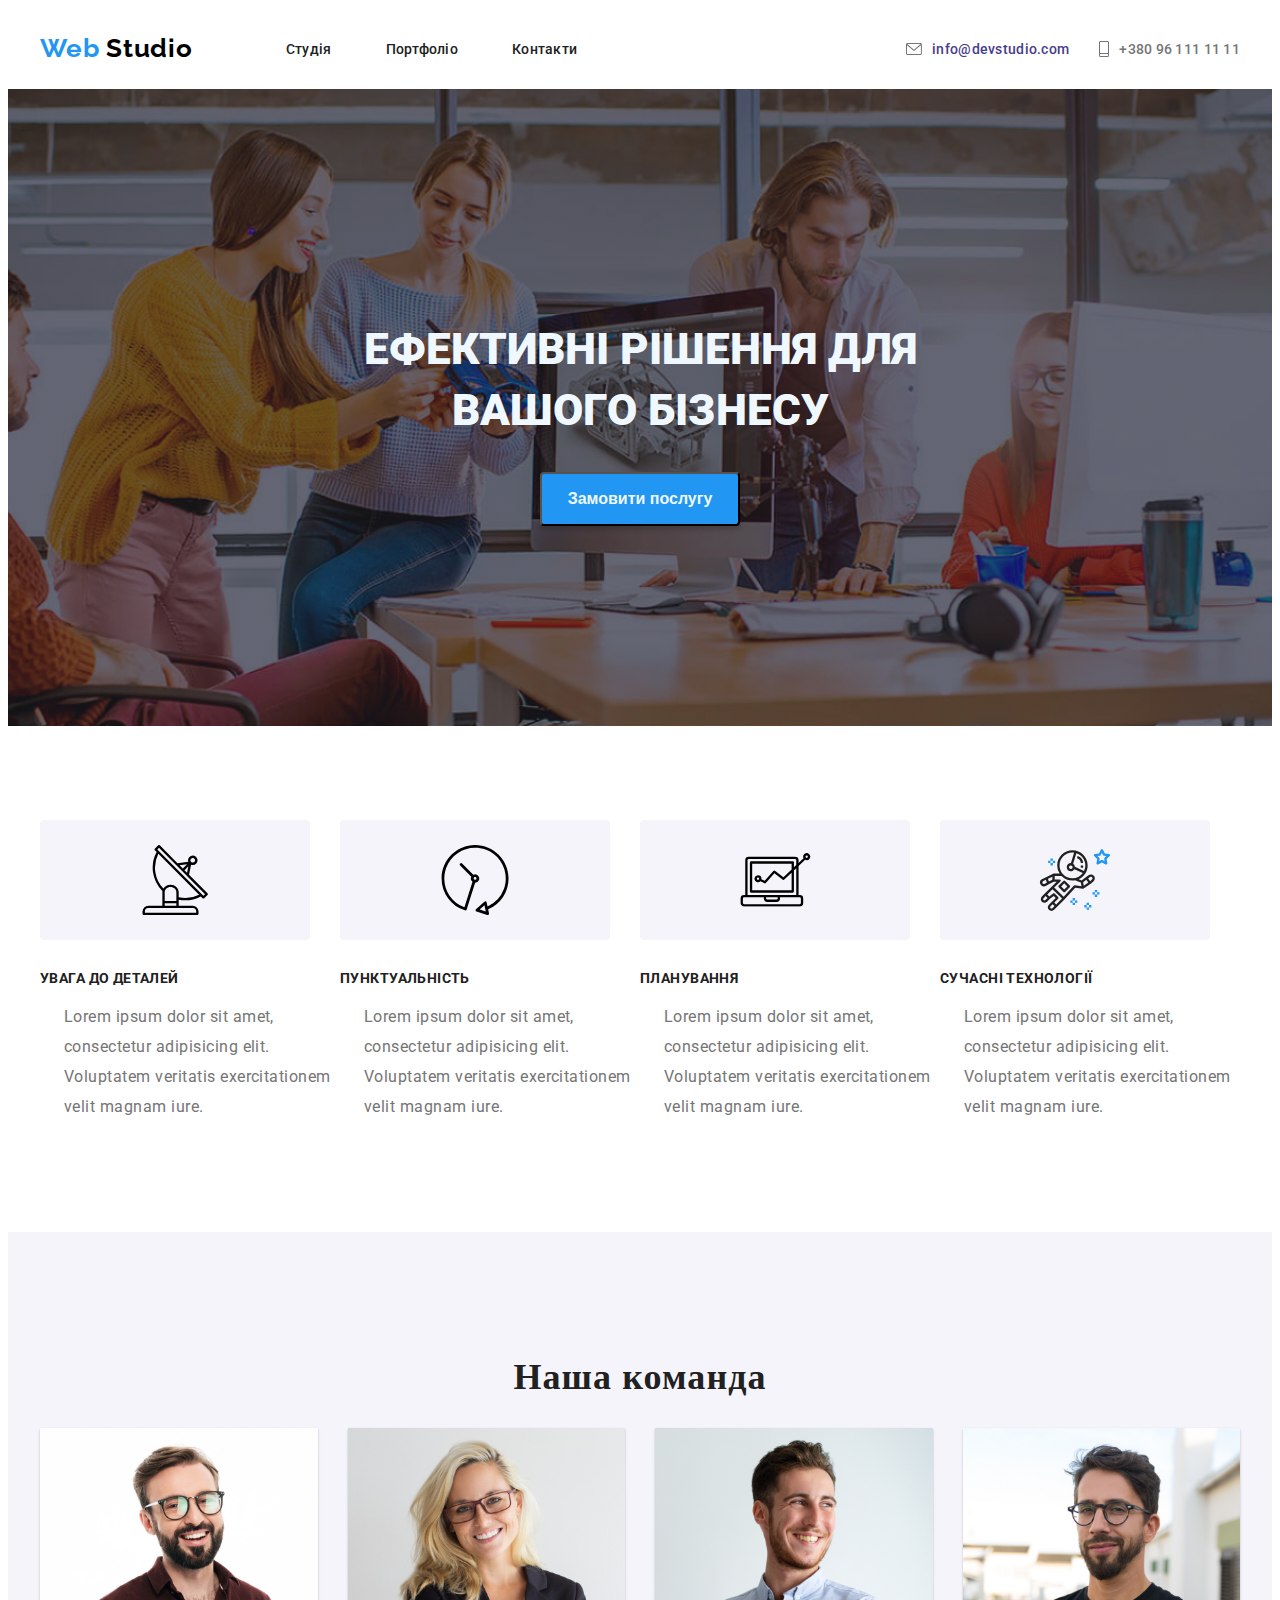
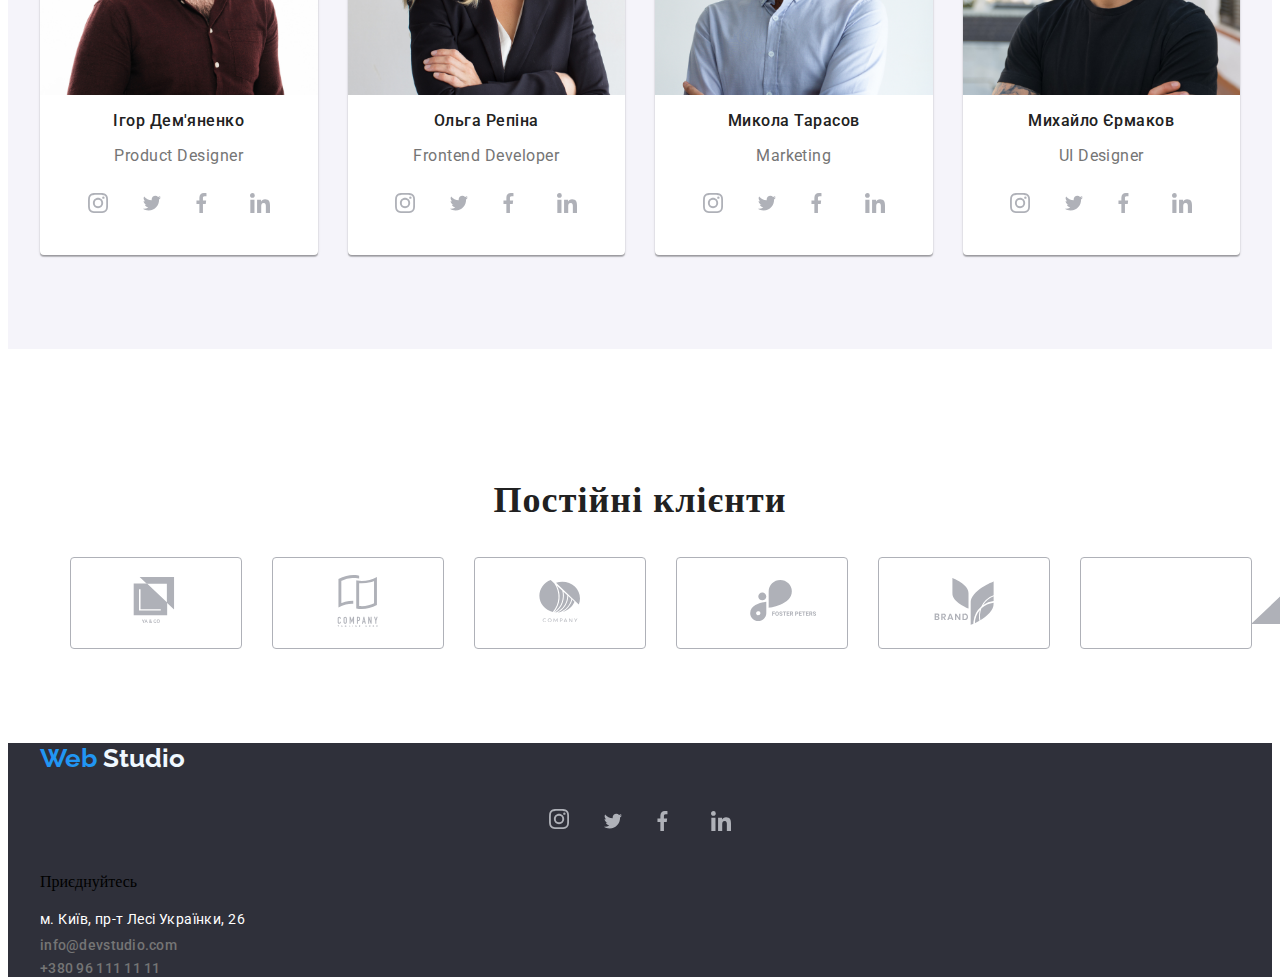
==== commit 7508654f: "icons" ====
--- a/index.html
+++ b/index.html
@@ -151,10 +151,11 @@
             <p class="oops ">Ігор Дем'яненко</p>
             <p class="vera">Product Designer</p>
             <ul class="opq">
-                <li><a href=""></a> <svg width="20" heidth="20"> <use href="./img/icons/Icons.svg#icon-instagram-2"></use> </svg> </li>
-                <li><a href=""></a> <svg width="20" heidth="16.25"> <use href="./img/icons/Icons.svg#icon-Twiter" > </use> </svg> </li>
-                <li><a href=""></a> <svg width="10" heidth="20"> <use href="./img/icons/Icons.svg#icon-Facebook"></use> </svg> </li>
-                <li><a href=""></a> <svg width="20" heidth="20"> <use href="./img/icons/Icons.svg#icon-linkedin-1"></use> </svg> </li>
+                 
+                <li class="sciacl"><a  class="social-link" href=""><svg class="coorent" width="20" height="20"> <use href="./img/icons/Icons.svg#icon-instagram-2"></use> </svg> </a> </li>
+                <li class="scialc"> <a  class="social-link"href=""><svg class="coorent" width="20" height="16.25"> <use href="./img/icons/Icons.svg#icon-Twiter" > </use> </svg></a>  </li>
+                <li class="scial"> <a class="social-link" href=""><svg class="coorent" width="20" height="20"> <use href="./img/icons/Icons.svg#icon-Facebook"></use> </svg> </a> </li>
+                <li class="scial"><a class="social-link" href=""><svg class="coorent" width="20" height="20"> <use href="./img/icons/Icons.svg#icon-linkedin-1"></use> </svg> </a> </li>
             </ul>
         </div>
         <div class="card">
@@ -162,10 +163,11 @@
             <p class="oops">Ольга Репіна</p>
             <p class="vera">Frontend Developer</p>
             <ul class="opq">
-                <li><a href=""></a> <svg width="20" heidth="20"> <use href="./img/icons/Icons.svg#icon-instagram-2"></use> </svg> </li>
-                <li><a href=""></a> <svg width="20" heidth="16.25"> <use href="./img/icons/Icons.svg#icon-Twiter" > </use> </svg> </li>
-                <li><a href=""></a> <svg width="10" heidth="20"> <use href="./img/icons/Icons.svg#icon-Facebook"></use> </svg> </li>
-                <li><a href=""></a> <svg width="20" heidth="20"> <use href="./img/icons/Icons.svg#icon-linkedin-1"></use> </svg> </li>
+                <li class="scial"><a  class="social-link" href=""><svg class="coorent" width="20" height="20"> <use href="./img/icons/Icons.svg#icon-instagram-2"></use> </svg> </a> </li>
+                <li class="scial"> <a  class="social-link"href=""><svg class="coorent" width="20" height="16.25"> <use href="./img/icons/Icons.svg#icon-Twiter" > </use> </svg></a>  </li>
+                <li class="scial"> <a class="social-link" href=""><svg class="coorent" width="20" height="20"> <use href="./img/icons/Icons.svg#icon-Facebook"></use> </svg> </a> </li>
+                <li class="scial"><a class="social-link" href=""><svg  class="coorent"width="20" height="20"> <use href="./img/icons/Icons.svg#icon-linkedin-1"></use> </svg> </a> </li>
+             
             </ul>
 
         </div>
@@ -175,10 +177,10 @@
             <p class="vera ">Marketing</p>
             <ul class="opq">
                 
-                <li><a href=""></a> <svg width="20" heidth="20"> <use href="./img/icons/Icons.svg#icon-instagram-2"></use> </svg> </li>
-                <li><a href=""></a> <svg width="20" heidth="16.25"> <use href="./img/icons/Icons.svg#icon-Twiter" > </use> </svg> </li>
-                <li><a href=""></a> <svg width="10" heidth="20"> <use href="./img/icons/Icons.svg#icon-Facebook"></use> </svg> </li>
-                <li><a href=""></a> <svg width="20" heidth="20"> <use href="./img/icons/Icons.svg#icon-linkedin-1"></use> </svg> </li>
+                <li class="scial"><a class="social-link" href=""> <svg class="coorent" width="20" height="20"> <use href="./img/icons/Icons.svg#icon-instagram-2"></use> </svg> </a> </li>
+                <li class="scial"> <a class="social-link" href=""><svg class="coorent" width="20" height="16.25"> <use href="./img/icons/Icons.svg#icon-Twiter" > </use> </svg></a>  </li>
+                <li class="scial"> <a class="social-link" href=""><svg class="coorent" width="20" height="20"> <use href="./img/icons/Icons.svg#icon-Facebook"></use> </svg> </a> </li>
+                <li class="scial"><a class="social-link" href=""><svg class="coorent" width="20" height="20"> <use href="./img/icons/Icons.svg#icon-linkedin-1"></use> </svg> </a> </li>
             </ul>
 
         </div>
@@ -187,10 +189,10 @@
             <p class="oops">Михайло Єрмаков</p>
             <p class="vera">UI Designer</p>
             <ul class="opq">
-                <li><a href=""></a> <svg width="20" heidth="20"> <use href="./img/icons/Icons.svg#icon-instagram-2"></use> </svg> </li>
-                <li><a href=""></a> <svg width="20" heidth="16.25"> <use href="./img/icons/Icons.svg#icon-Twiter" > </use> </svg> </li>
-                <li><a href=""></a> <svg width="10" heidth="20"> <use href="./img/icons/Icons.svg#icon-Facebook"></use> </svg> </li>
-                <li><a href=""></a> <svg width="20" heidth="20"> <use href="./img/icons/Icons.svg#icon-linkedin-1"></use> </svg> </li>
+                <li class="sciacl"><a  class="social-link" href=""><svg class="coorent" width="20" height="20"> <use href="./img/icons/Icons.svg#icon-instagram-2"></use> </svg> </a> </li>
+                <li class="scialc"> <a  class="social-link"href=""><svg  class="coorent"width="20" height="16.25"> <use href="./img/icons/Icons.svg#icon-Twiter" > </use> </svg></a>  </li>
+                <li class="scial"> <a class="social-link" href=""><svg  class="coorent"width="20" height="20"> <use href="./img/icons/Icons.svg#icon-Facebook"></use> </svg> </a> </li>
+                <li class="scial"><a class="social-link" href=""><svg  class="coorent"width="20" height="20"> <use href="./img/icons/Icons.svg#icon-linkedin-1"></use> </svg> </a> </li>
             </ul>
 
         </div>
@@ -205,36 +207,37 @@
         <ul class="zxdw">
             <div class="kvadrat">
                <li  class="cus-inte">
-
-        <svg class="cust-icon" ><a href=""></a> widht="44.27" height="49.23">
+ <a href="">
+
+        <svg class="cust-icon"  widht="44.27" height="49.23">
             <use href="./img/icons/Icons.svg#icon-YACO"></use>
-                </svg></li>
+                </svg> </a></li>
             </div>
             <div class="kvadrat">
-               <li class="cus-inte"><a></a> <svg class="cust-icon" widht="40" height="52">
+               <li class="cus-inte">  <a href=""><svg class="cust-icon" widht="40" height="52">
             <use href="./img/icons/Icons.svg#icon-Tagline"></use>
-                </svg></li>
+                </svg> </a></li>
             </div>
             <div class="kvadrat">
-               <li class="cus-inte"> <a></a><svg class="cust-icon"widht="41" height="42.6">
+               <li class="cus-inte"> <a href=""> <svg class="cust-icon"widht="41" height="42.6">
                 <use href="./img/icons/Icons.svg#icon-Company"></use>
-                    </svg></li>
+                    </svg> </a></li>
                 </div>
                 <div class="kvadrat">
-                  <li class="cus-intem"> <a></a> <svg class="cust-icon" widht="79.66" height="42.02">
+                  <li class="cus-intem"> <a href=""><svg class="cust-icon" widht="79.66" height="42.02">
                     <use href="./img/icons/Icons.svg#icon-FOSTER"></use>
-                        </svg></li>
+                        </svg> </a></li>
                     </div>
                     <div class="kvadrat">
-                    <li class="cus-intem"> <a></a>  <svg class="cust-icon" widht="59" height="47">
+                    <li class="cus-intem">  <a href=""> <svg class="cust-icon" widht="59" height="47">
                         <use href="./img/icons/Icons.svg#icon-Brand"></use>
-                            </svg></li>
+                            </svg></a></li>
                     </div>
                     <div class="kvadrat">
-                      <li class="cus-intem"> <a></a><svg class="cust-icon" widht="88.48" height="45.44">
+                      <li class="cus-intem">  <a href=""><svg class="cust-icon" widht="88.48" height="45.44">
             <use href="./img/icons/logo 6 (1).svg">
                 </use>
-                </svg></li>
+                </svg></a></li>
                     </div>
             </ul>
                         
@@ -242,7 +245,7 @@
     </div>
 
 </section>
-<footer class="footer">
+<footer class="footer" width="211">
     <section class="hero-section1" >
         <div class="contairn">
 <ul>
@@ -252,13 +255,19 @@
 
 
 </ul> 
-
+<ul class="opq">
+    <li class="sciacl"><a  class="social-link" href=""><svg class="coorent" width="20" height="20"> <use href="./img/icons/Icons.svg#icon-instagram-2"></use> </svg> </a> </li>
+    <li class="scialc"> <a  class="social-link"href=""><svg  class="coorent"width="20" height="16.25"> <use href="./img/icons/Icons.svg#icon-Twiter" > </use> </svg></a>  </li>
+    <li class="scial"> <a class="social-link" href=""><svg  class="coorent"width="20" height="20"> <use href="./img/icons/Icons.svg#icon-Facebook"></use> </svg> </a> </li>
+    <li class="scial"><a class="social-link" href=""><svg  class="coorent"width="20" height="20"> <use href="./img/icons/Icons.svg#icon-linkedin-1"></use> </svg> </a> </li>
+</ul>
 
 
 <ul class="ul">
+    <li><p>Приєднуйтесь</p></li>
     <li><a  class="ua" href="">м. Київ, пр-т Лесі Українки, 26</a></li>
-    <li><a class="link-king" href="mailto:info@devstudio.com">info@devstudio.com</a></li>
-    <li><a class="link-king" href="tel:+380 96 111 11 11">+380 96 111 11 11</a></li>
+    <li><a class="link-king1" href="mailto:info@devstudio.com">info@devstudio.com</a></li>
+    <li><a class="link-king1" href="tel:+380 96 111 11 11">+380 96 111 11 11</a></li>
 </footer >
 
 </ul>
--- a/style.css
+++ b/style.css
@@ -691,21 +691,89 @@
 a{
     text-decoration: none;
 }
-.opq{
-    display: flex;
-   justify-content: center;
-   align-items: center;
-   margin-top: -50px;
-   margin-bottom: -40px;
-}
-.opq li + li{
-    margin-left: 27.16px;
-    
-}
+.scial{
+    fill: #000000;
+}
+
+
 .contact:hover{
     color: #2196F3;
 
 }
+.opq{
+    display: flex;
+    justify-content: center;
+    align-items: center;
+    margin-bottom: 30px;
+    
+    
+    
+}
+.coorent{
+    fill:  #AFB1B8;;
+}
+.opq li + li{
+    margin-left: 10px;
+}
+.social-link{
+    display:inline-flex;
+    justify-content: center;
+    align-items: center;
+    width: 44px;
+    height: 44px;
+    border-radius: 50%;
+    
+   
+}
+.coorent {
+    fill: #AFB1B8;
+
+}
+.coorent:hover{
+    fill: #FFFFFF;
+
+}
+.scial:not(:last-child){
+    
+
+}
+.social-link:hover,
+.social-link:focus
+{
+  background-color: #2196F3;
+  fill: #FFFFFF;
+}
+.cust-icon{
+    fill: #AFB1B8;
+}
+.cust-icon:hover{
+    fill: #2196F3;
+    
+}
+.kvadrat:hover{
+    border: 1px solid #2196F3;
+    color: #2196F3;
+}
+.kvadrat{
+    fill: currentColor;
+}
+.link-king1{
+    font-family: 'Roboto';
+    font-style: normal;
+    font-weight: 500;
+    font-size: 14px;
+    line-height: 16px;
+    letter-spacing: 0.02em;
+    color: #757575;
+    margin-bottom: 100px;
+    margin-bottom: 60px;
+}
+.footer{
+  height: 100px
+}
+
+    
+
 
 
 чтт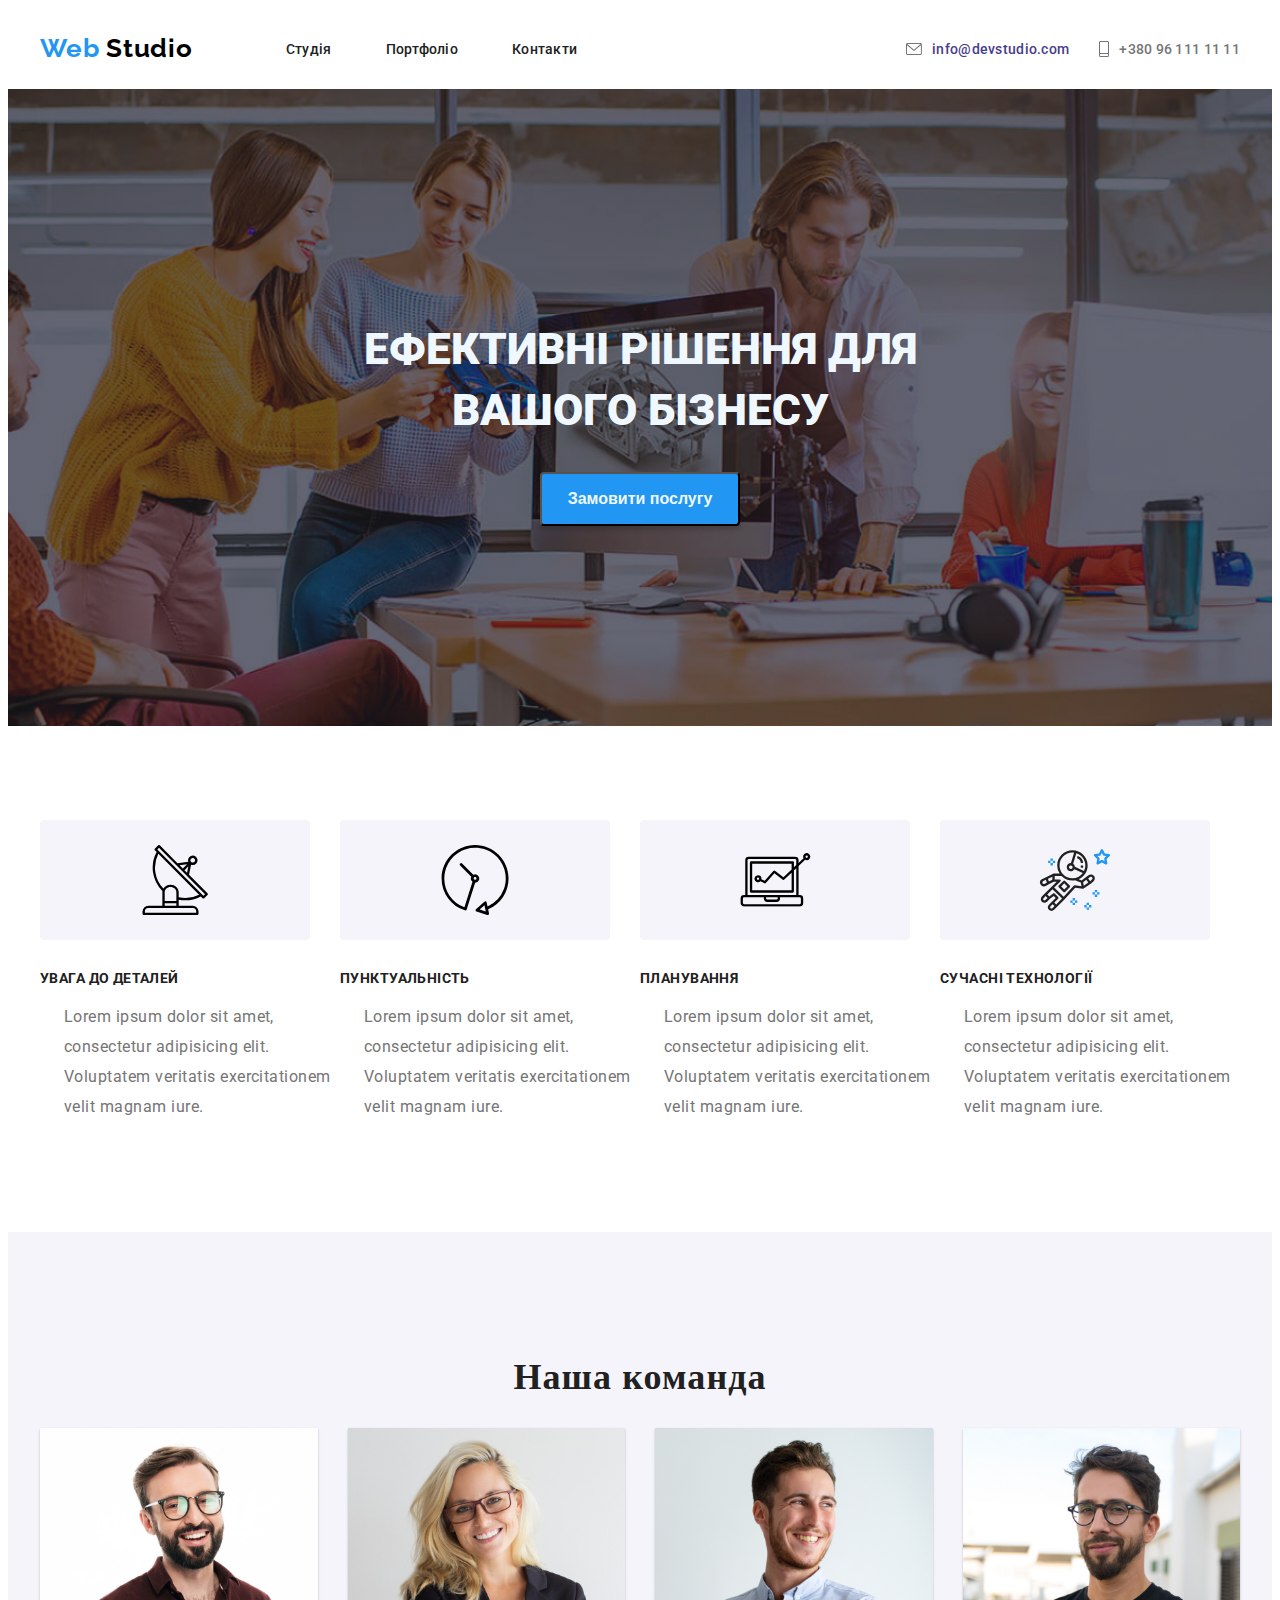
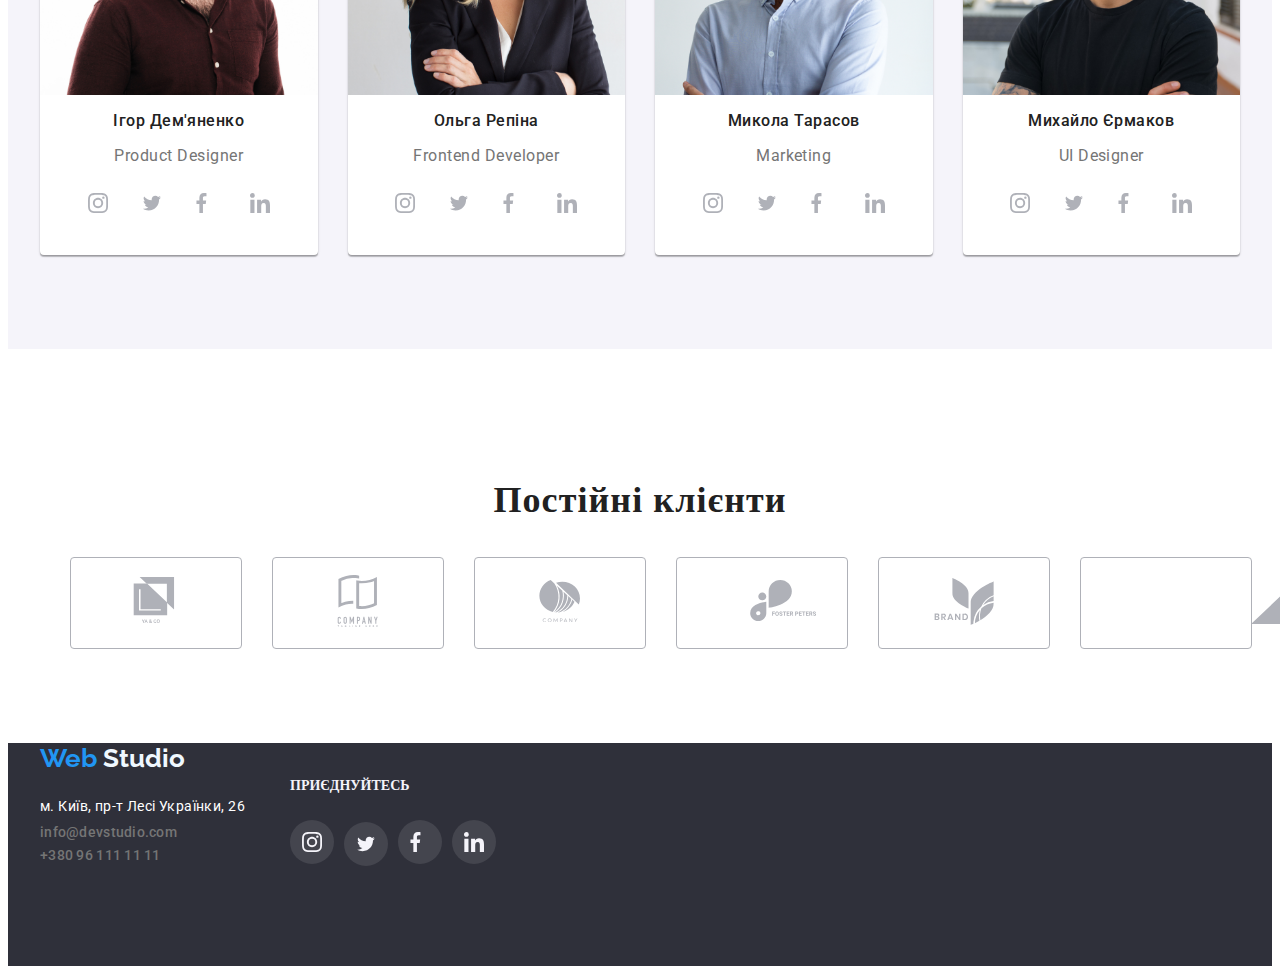
==== commit bcf5f250: "icons-join" ====
--- a/index.html
+++ b/index.html
@@ -247,27 +247,55 @@
 </section>
 <footer class="footer" width="211">
     <section class="hero-section1" >
-        <div class="contairn">
+        <div class="contairn foter-items">
+            <div class="con-footer">
 <ul>
     <a class="vip" href=""><span class="vip-studio">Web </span>Studio</a>
   
-
-
-
-</ul> 
-<ul class="opq">
-    <li class="sciacl"><a  class="social-link" href=""><svg class="coorent" width="20" height="20"> <use href="./img/icons/Icons.svg#icon-instagram-2"></use> </svg> </a> </li>
-    <li class="scialc"> <a  class="social-link"href=""><svg  class="coorent"width="20" height="16.25"> <use href="./img/icons/Icons.svg#icon-Twiter" > </use> </svg></a>  </li>
-    <li class="scial"> <a class="social-link" href=""><svg  class="coorent"width="20" height="20"> <use href="./img/icons/Icons.svg#icon-Facebook"></use> </svg> </a> </li>
-    <li class="scial"><a class="social-link" href=""><svg  class="coorent"width="20" height="20"> <use href="./img/icons/Icons.svg#icon-linkedin-1"></use> </svg> </a> </li>
 </ul>
 
 
+
+
+
+
 <ul class="ul">
-    <li><p>Приєднуйтесь</p></li>
+
+    
     <li><a  class="ua" href="">м. Київ, пр-т Лесі Українки, 26</a></li>
     <li><a class="link-king1" href="mailto:info@devstudio.com">info@devstudio.com</a></li>
     <li><a class="link-king1" href="tel:+380 96 111 11 11">+380 96 111 11 11</a></li>
+    </ul>
+    <div class="join">
+        <b class="join-networks">Приєднуйтесь</b>
+        <ul class="social-network-list">
+            <li class="network-item" > 
+                <a class="social-link" href=""> 
+                    <svg class="social-icon" width="20" height="20">
+                        <use href="./img/icons/Icons.svg#icon-instagram-2"></use>
+                    </svg> 
+                </a> 
+            </li>
+            <li  class="network-item">
+                <a class="social-link" href="" >
+                    <svg class="social-icon" width="20" height="16">
+                            <use href="./img/icons/Icons.svg#icon-Twiter"></use>
+                        </svg> 
+                    </a> 
+                </li>
+            <li  class="network-item" > 
+                <a class="social-link" href=""> 
+                    <svg class="social-icon" width="20" height="20">
+                        <use href="./img/icons/Icons.svg#icon-Facebook"></use></svg>
+                     </a> 
+                    </li>
+            <li  class="network-item" > 
+                <a class="social-link" href=""> 
+                    <svg class="social-icon" width="20" height="20">
+                        <use href="./img/icons/Icons.svg#icon-linkedin-1"></use></svg> 
+                        </a> 
+        </ul>
+    </div>
 </footer >
 
 </ul>
--- a/style.css
+++ b/style.css
@@ -771,9 +771,51 @@
 .footer{
   height: 100px
 }
-
-    
-
-
-
-чтт+.sos-link{
+    display: flex;
+    
+}
+.footer-items{
+    display: flex;
+    align-items: baseline;
+    
+}
+.join{
+    margin-left: 250px;
+    margin-top: -88px;
+    padding-bottom: 100px;
+}
+.join-networks{
+    color: #F5F4FA;
+    
+    font-size: 14px;
+    line-height: 1.2;
+    font-weight: 700;
+    text-transform: uppercase;
+  }
+  .social-network-list{
+    margin-top: 20px;
+  }
+  .join .social-link{
+    background-color: rgba(255, 255, 255, 0.1); /* #2f303a */
+    color: #F5F4FA;
+  }
+  .join .social-icon{ 
+
+        fill: currentColor;
+      }
+      .join .social-link:hover,
+  .join .social-link:focus{
+    background-color: #2196F3;
+
+  }
+  .social-network-list{
+    display: flex;
+    align-items: baseline;
+  }
+  .social-network-list li + li{
+    margin-left: 10px;
+  }
+  .join{
+    justify-content: center;
+  }